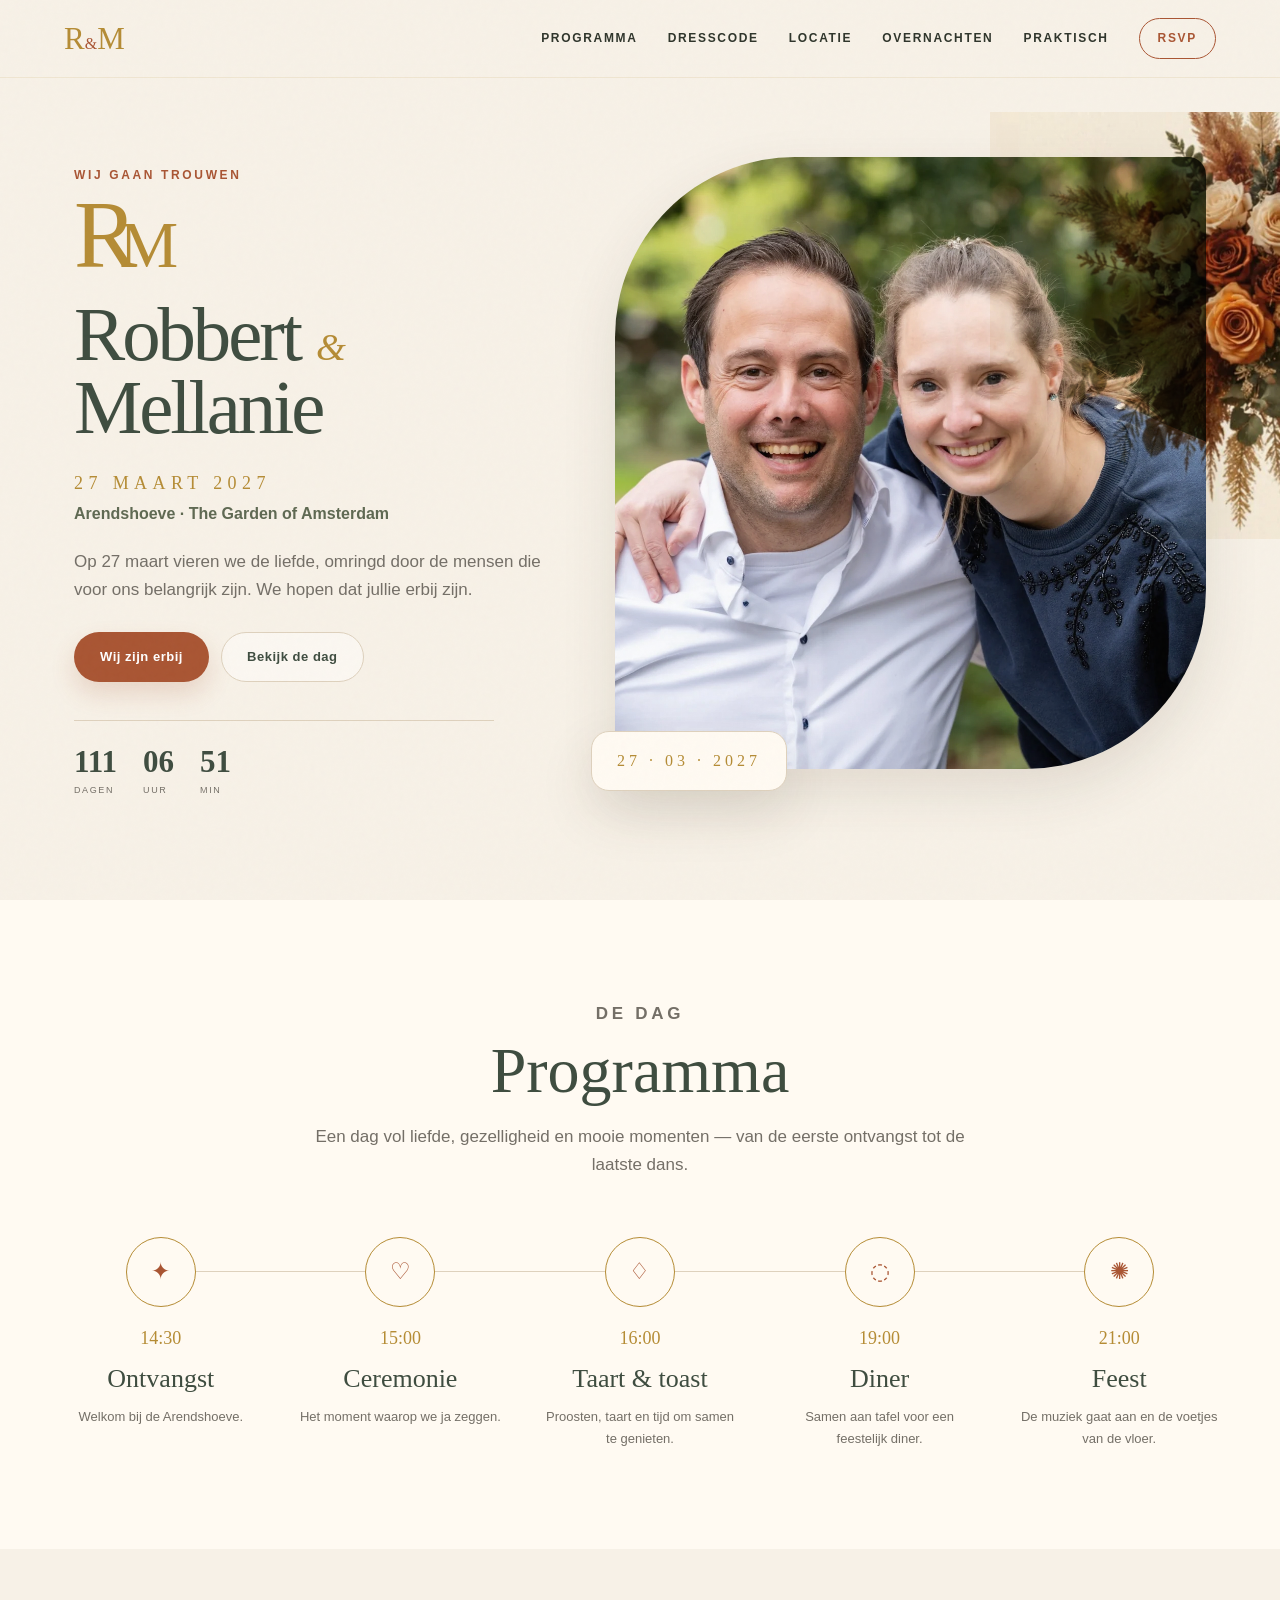
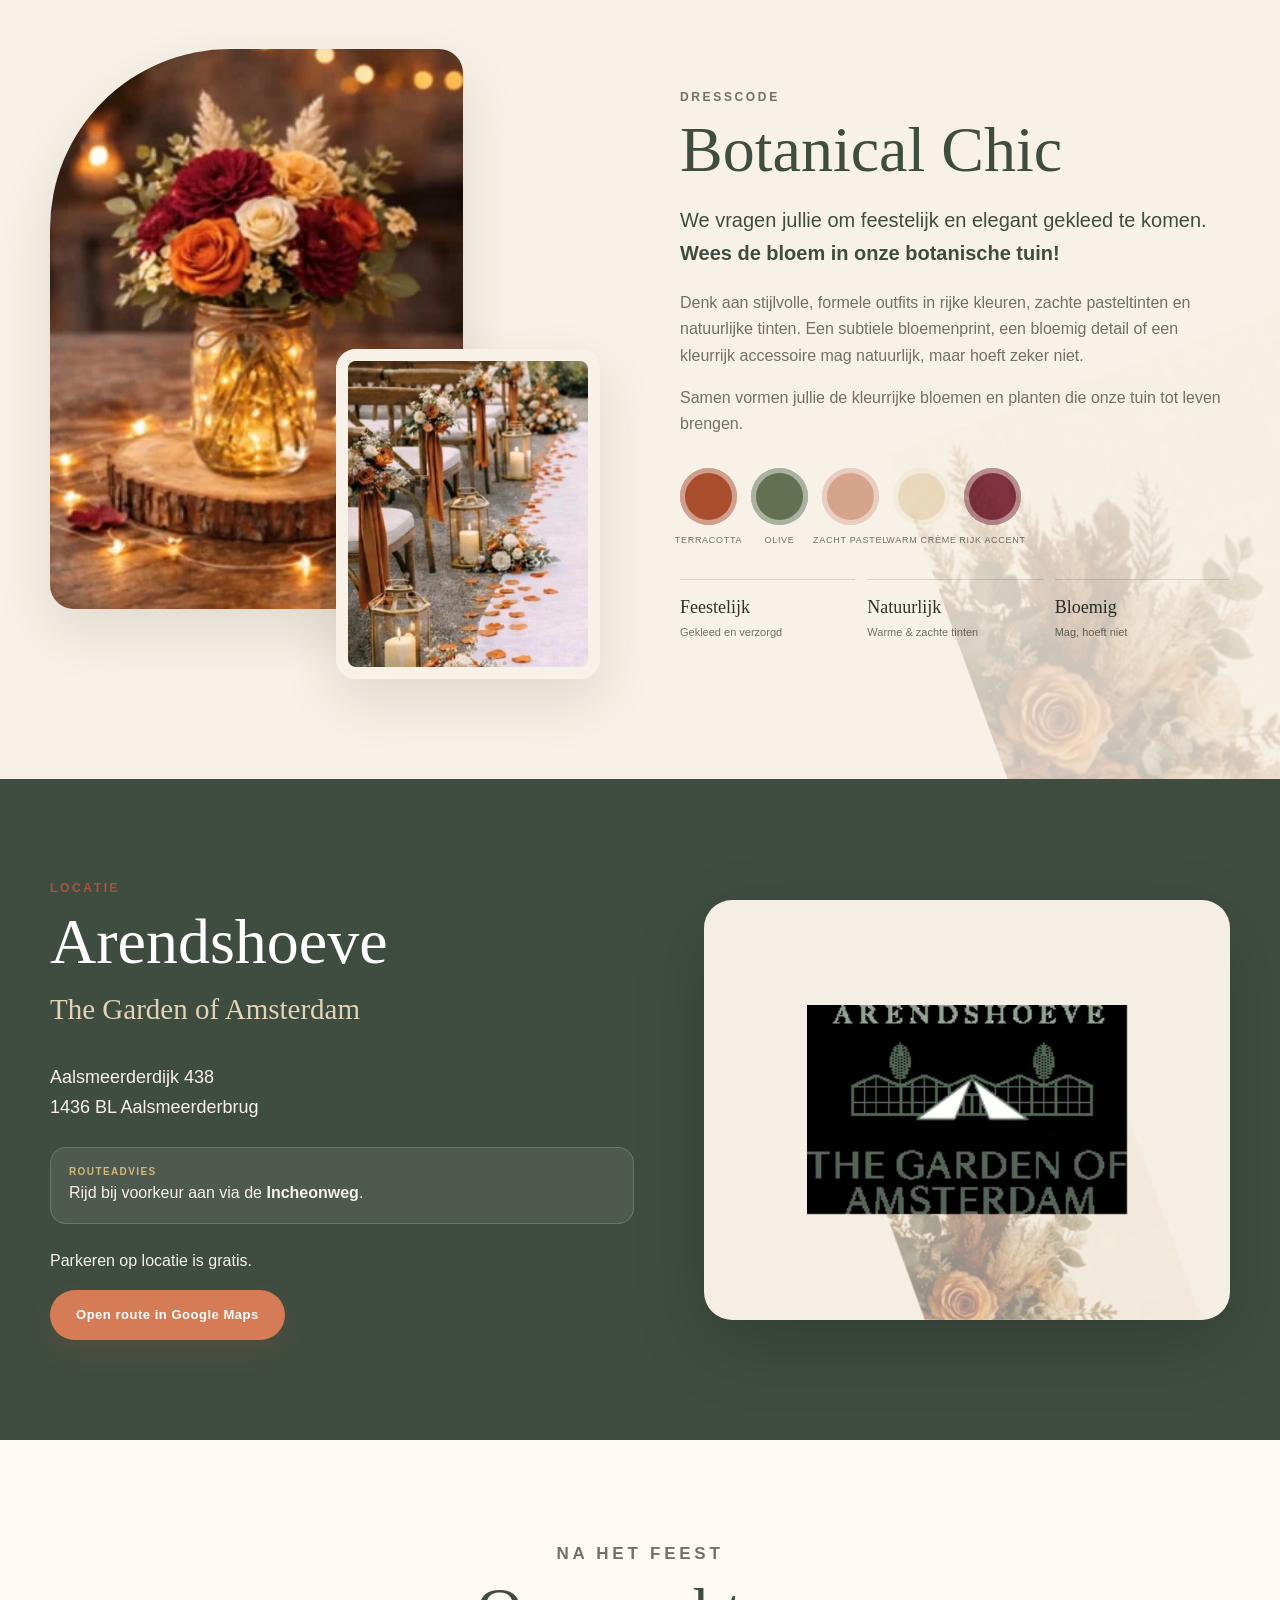
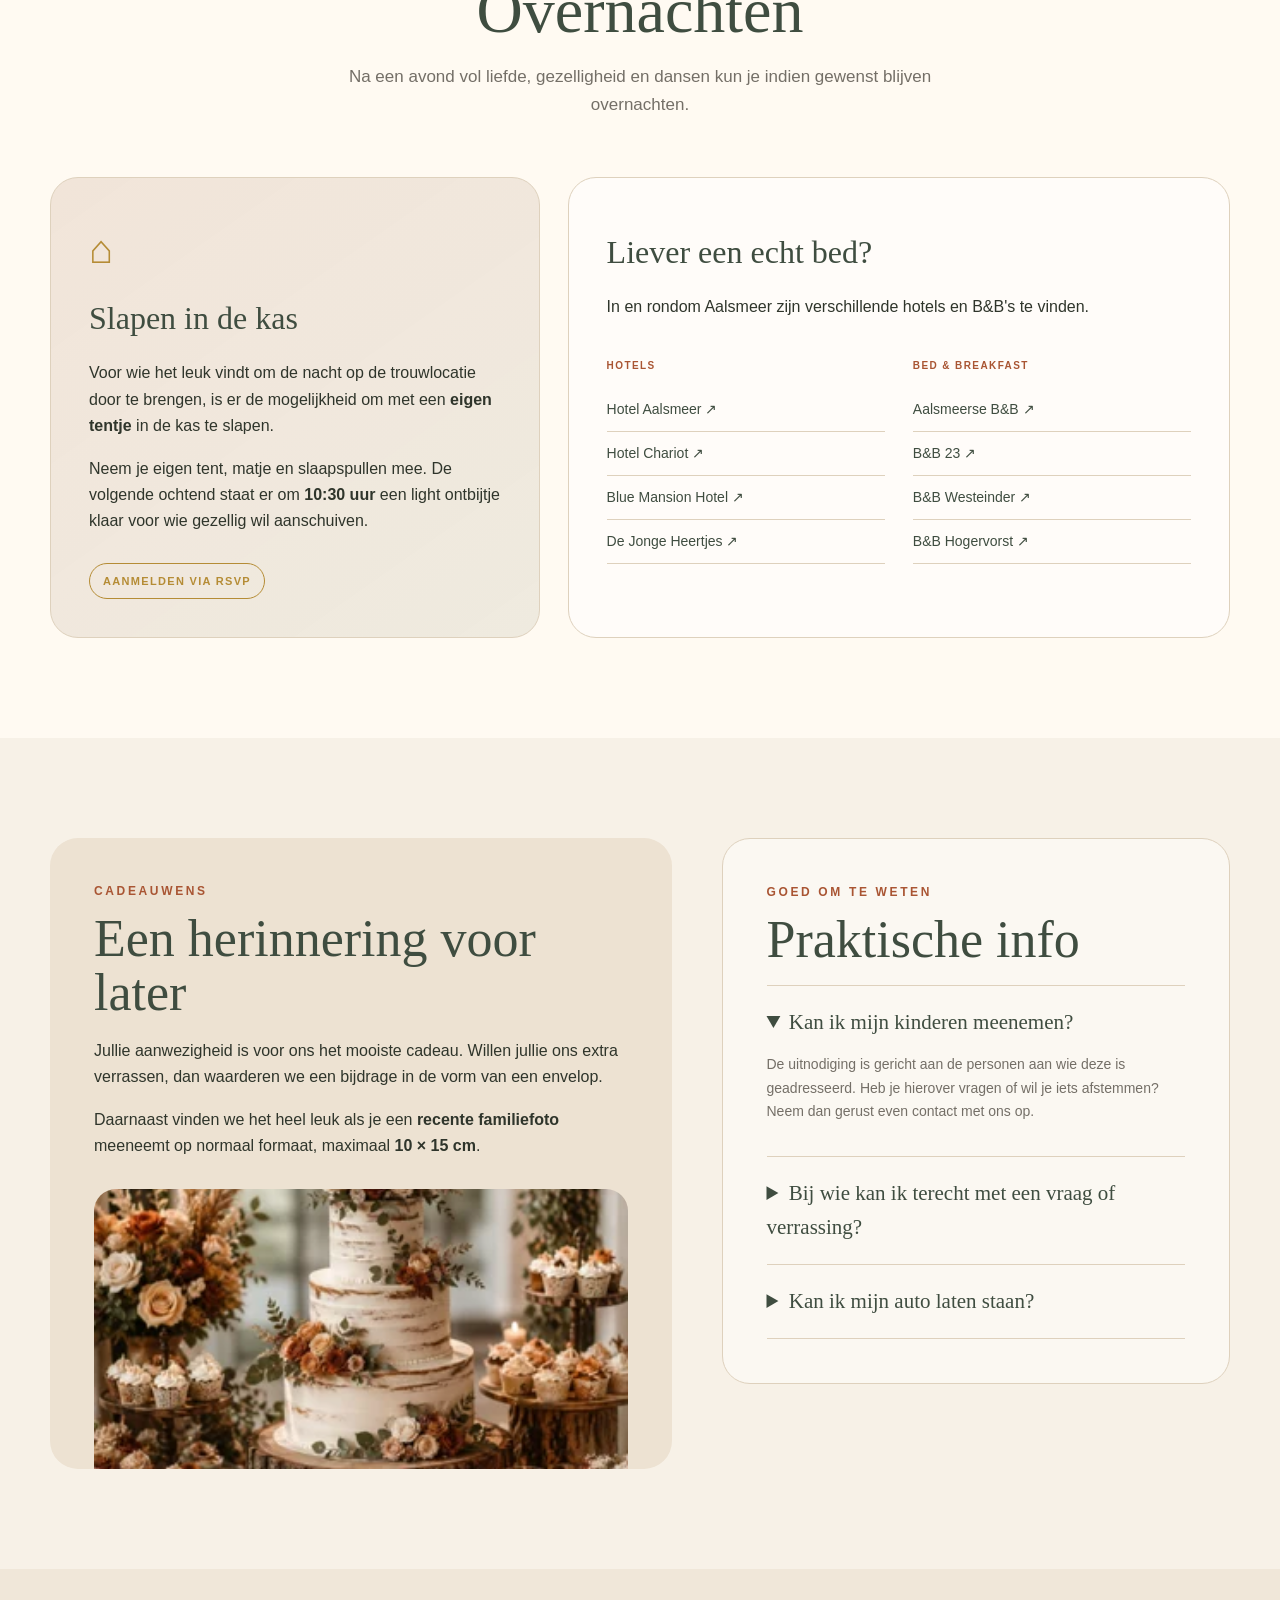
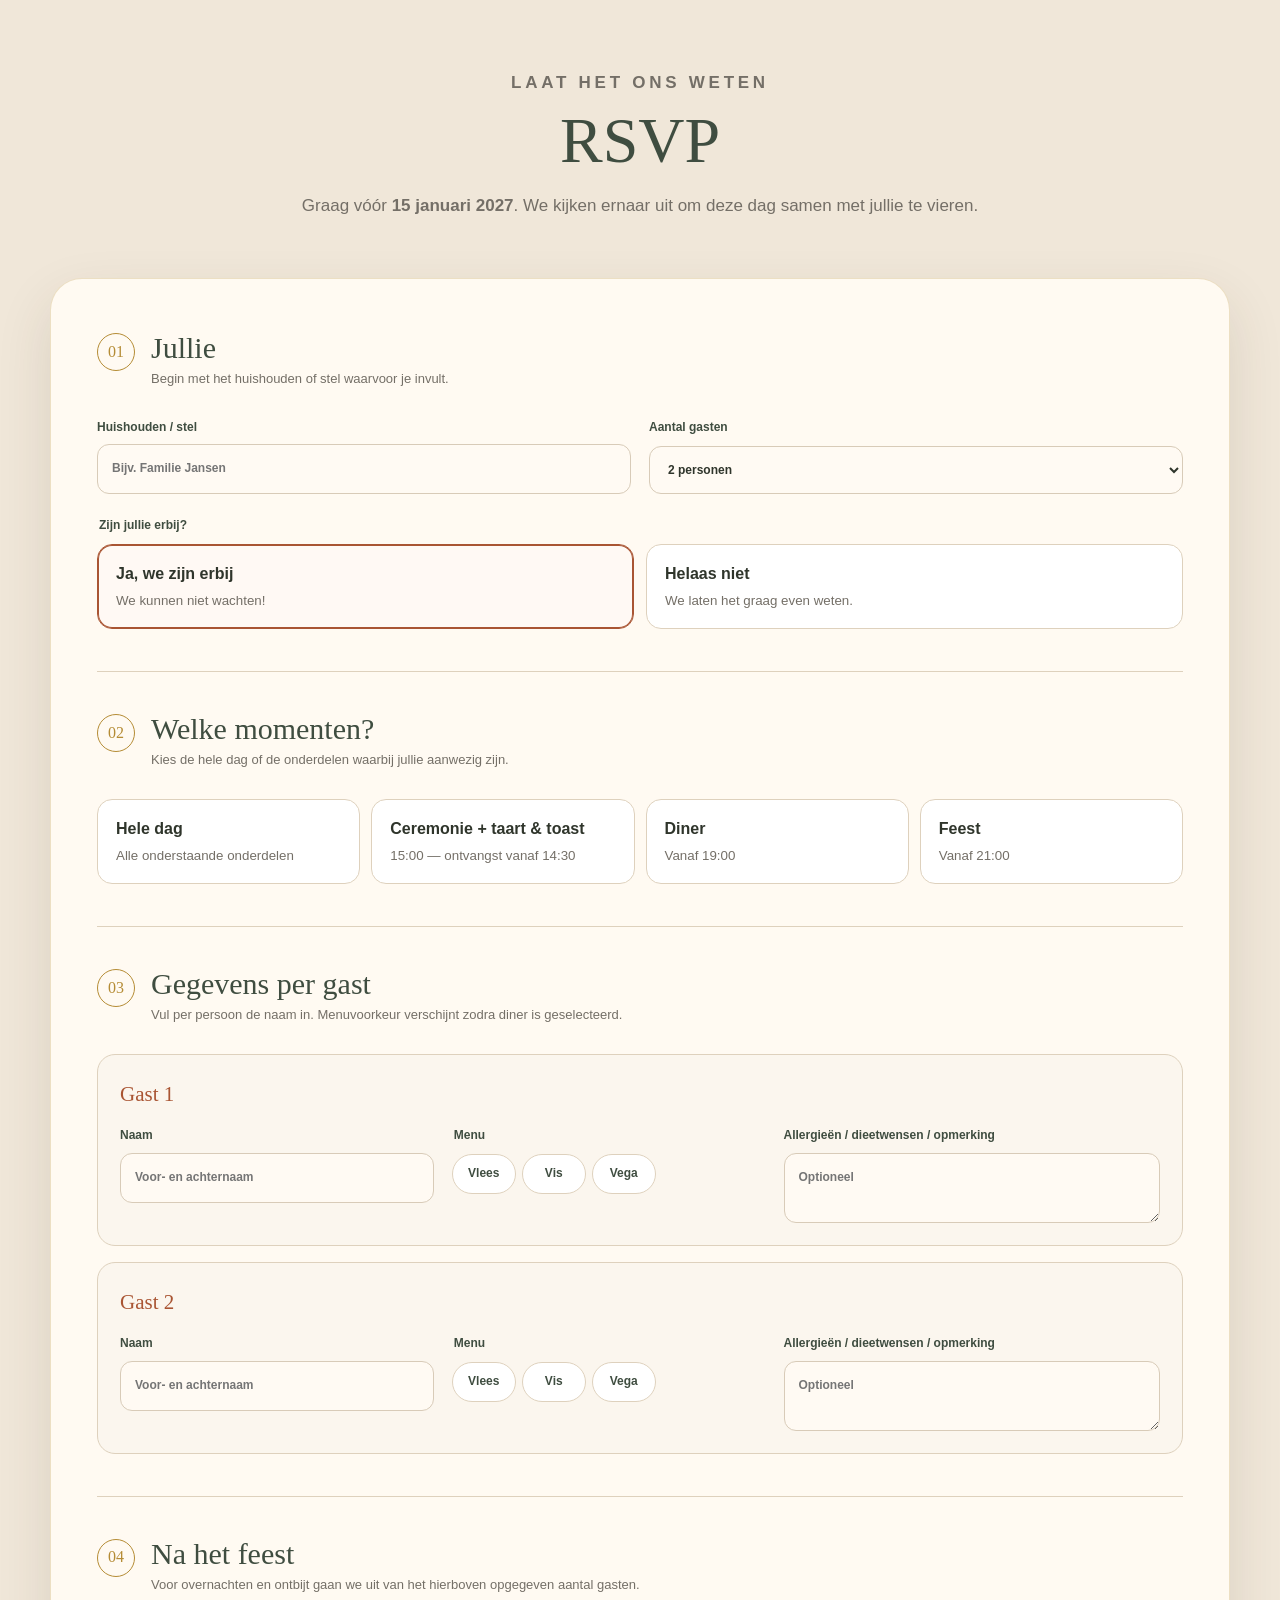
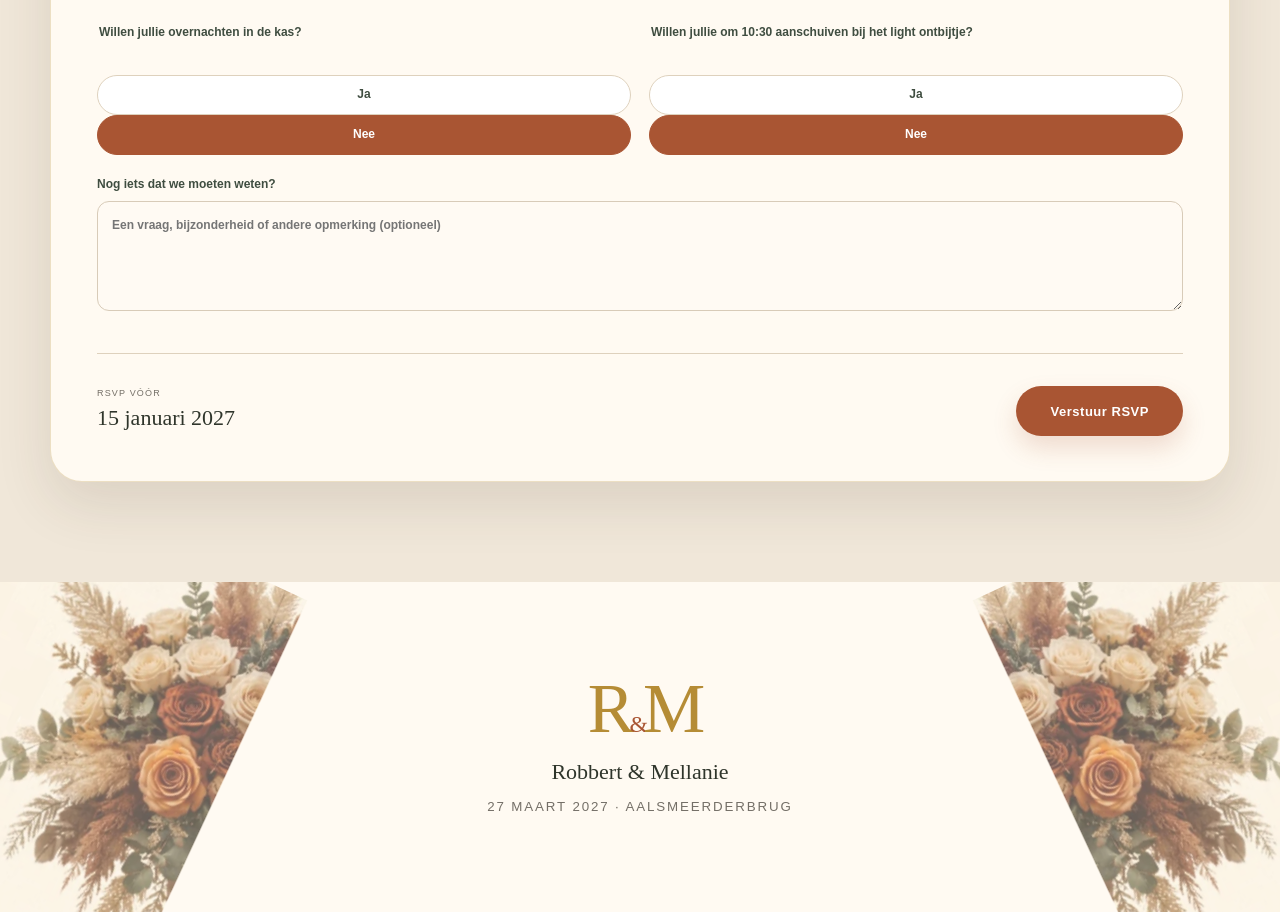
==== index.html @ 0ffa51cd "Add files via upload" ====
<!doctype html>
<html lang="nl">
<head>
  <meta charset="utf-8" />
  <meta name="viewport" content="width=device-width, initial-scale=1" />
  <meta name="description" content="Bruiloft van Robbert & Mellanie op 27 maart 2027 bij Arendshoeve — The Garden of Amsterdam." />
  <meta name="theme-color" content="#f7f1e7" />
  <title>Robbert & Mellanie — 27 maart 2027</title>
  <link rel="icon" href="assets/favicon.svg" type="image/svg+xml" />
  <link rel="stylesheet" href="styles.css" />
</head>
<body>
  <div class="grain" aria-hidden="true"></div>

  <header class="site-header" id="home">
    <a class="brand" href="#home" aria-label="Naar boven">
      <span class="brand-monogram">R<span>&</span>M</span>
    </a>
    <button class="menu-toggle" aria-expanded="false" aria-controls="main-nav" aria-label="Menu openen">
      <span></span><span></span><span></span>
    </button>
    <nav id="main-nav" class="main-nav" aria-label="Hoofdnavigatie">
      <a href="#programma">Programma</a>
      <a href="#dresscode">Dresscode</a>
      <a href="#locatie">Locatie</a>
      <a href="#overnachten">Overnachten</a>
      <a href="#praktisch">Praktisch</a>
      <a class="nav-cta" href="#rsvp">RSVP</a>
    </nav>
  </header>

  <main>
    <section class="hero section-shell" aria-labelledby="hero-title">
      <div class="hero-copy reveal">
        <p class="eyebrow">Wij gaan trouwen</p>
        <div class="hero-monogram" aria-hidden="true">R<span>M</span></div>
        <h1 id="hero-title">Robbert <i>&</i> Mellanie</h1>
        <p class="date">27 maart 2027</p>
        <p class="venue-line">Arendshoeve · The Garden of Amsterdam</p>
        <p class="hero-intro">Op 27 maart vieren we de liefde, omringd door de mensen die voor ons belangrijk zijn. We hopen dat jullie erbij zijn.</p>
        <div class="hero-actions">
          <a class="button button-primary" href="#rsvp">Wij zijn erbij</a>
          <a class="button button-secondary" href="#programma">Bekijk de dag</a>
        </div>
        <div class="countdown" aria-label="Aftellen tot de bruiloft">
          <div><strong id="days">—</strong><span>dagen</span></div>
          <div><strong id="hours">—</strong><span>uur</span></div>
          <div><strong id="minutes">—</strong><span>min</span></div>
        </div>
      </div>
      <div class="hero-photo reveal reveal-delay">
        <img src="assets/couple.webp" alt="Robbert en Mellanie samen in het groen" />
        <img class="hero-floral" src="assets/floral-corner.webp" alt="" aria-hidden="true" />
        <div class="hero-card">27 · 03 · 2027</div>
      </div>
    </section>

    <section id="programma" class="program section-padding">
      <div class="section-heading reveal">
        <p class="eyebrow">De dag</p>
        <h2>Programma</h2>
        <p>Een dag vol liefde, gezelligheid en mooie momenten — van de eerste ontvangst tot de laatste dans.</p>
      </div>
      <div class="timeline section-shell">
        <article class="timeline-item reveal">
          <div class="time-icon">✦</div><time>14:30</time><h3>Ontvangst</h3><p>Welkom bij de Arendshoeve.</p>
        </article>
        <article class="timeline-item reveal">
          <div class="time-icon">♡</div><time>15:00</time><h3>Ceremonie</h3><p>Het moment waarop we ja zeggen.</p>
        </article>
        <article class="timeline-item reveal">
          <div class="time-icon">♢</div><time>16:00</time><h3>Taart & toast</h3><p>Proosten, taart en tijd om samen te genieten.</p>
        </article>
        <article class="timeline-item reveal">
          <div class="time-icon">◌</div><time>19:00</time><h3>Diner</h3><p>Samen aan tafel voor een feestelijk diner.</p>
        </article>
        <article class="timeline-item reveal">
          <div class="time-icon">✺</div><time>21:00</time><h3>Feest</h3><p>De muziek gaat aan en de voetjes van de vloer.</p>
        </article>
      </div>
    </section>

    <section id="dresscode" class="dresscode section-padding">
      <div class="section-shell split-grid">
        <div class="dresscode-visual reveal">
          <img class="dresscode-main" src="assets/centerpiece.webp" alt="Bloemstuk in warme botanische kleuren" />
          <img class="dresscode-detail" src="assets/ceremony.webp" alt="Ceremoniedecoratie in terracotta, crème en groen" />
        </div>
        <div class="dresscode-copy reveal reveal-delay">
          <p class="eyebrow">Dresscode</p>
          <h2>Botanical Chic</h2>
          <p class="lead">We vragen jullie om feestelijk en elegant gekleed te komen. <strong>Wees de bloem in onze botanische tuin!</strong></p>
          <p>Denk aan stijlvolle, formele outfits in rijke kleuren, zachte pasteltinten en natuurlijke tinten. Een subtiele bloemenprint, een bloemig detail of een kleurrijk accessoire mag natuurlijk, maar hoeft zeker niet.</p>
          <p>Samen vormen jullie de kleurrijke bloemen en planten die onze tuin tot leven brengen.</p>
          <div class="palette" aria-label="Kleurinspiratie">
            <span style="--swatch:#a94e2d"><small>Terracotta</small></span>
            <span style="--swatch:#647052"><small>Olive</small></span>
            <span style="--swatch:#d6a38c"><small>Zacht pastel</small></span>
            <span style="--swatch:#e9d9bd"><small>Warm crème</small></span>
            <span style="--swatch:#7f3240"><small>Rijk accent</small></span>
          </div>
          <div class="style-notes">
            <div><b>Feestelijk</b><span>Gekleed en verzorgd</span></div>
            <div><b>Natuurlijk</b><span>Warme & zachte tinten</span></div>
            <div><b>Bloemig</b><span>Mag, hoeft niet</span></div>
          </div>
        </div>
      </div>
    </section>

    <section id="locatie" class="location section-padding">
      <div class="section-shell location-grid">
        <div class="location-copy reveal">
          <p class="eyebrow">Locatie</p>
          <h2>Arendshoeve</h2>
          <p class="location-subtitle">The Garden of Amsterdam</p>
          <p class="address">Aalsmeerderdijk 438<br />1436 BL Aalsmeerderbrug</p>
          <div class="route-note"><span>Routeadvies</span> Rijd bij voorkeur aan via de <strong>Incheonweg</strong>.</div>
          <p>Parkeren op locatie is gratis.</p>
          <a class="button button-primary" href="https://maps.app.goo.gl/KDeu5xoRX2Dmeop99" target="_blank" rel="noopener">Open route in Google Maps</a>
        </div>
        <div class="venue-card reveal reveal-delay">
          <img src="assets/venue-logo.webp" alt="Logo Arendshoeve, The Garden of Amsterdam" />
          <div class="venue-card-floral"></div>
        </div>
      </div>
    </section>

    <section id="overnachten" class="stay section-padding">
      <div class="section-heading reveal">
        <p class="eyebrow">Na het feest</p>
        <h2>Overnachten</h2>
        <p>Na een avond vol liefde, gezelligheid en dansen kun je indien gewenst blijven overnachten.</p>
      </div>
      <div class="section-shell stay-grid">
        <article class="stay-feature reveal">
          <div class="stay-icon">⌂</div>
          <h3>Slapen in de kas</h3>
          <p>Voor wie het leuk vindt om de nacht op de trouwlocatie door te brengen, is er de mogelijkheid om met een <strong>eigen tentje</strong> in de kas te slapen.</p>
          <p>Neem je eigen tent, matje en slaapspullen mee. De volgende ochtend staat er om <strong>10:30 uur</strong> een light ontbijtje klaar voor wie gezellig wil aanschuiven.</p>
          <span class="pill">Aanmelden via RSVP</span>
        </article>
        <div class="stay-list reveal">
          <h3>Liever een echt bed?</h3>
          <p>In en rondom Aalsmeer zijn verschillende hotels en B&B's te vinden.</p>
          <div class="link-columns">
            <div>
              <h4>Hotels</h4>
              <a href="https://hotelaalsmeer.nl/" target="_blank" rel="noopener">Hotel Aalsmeer ↗</a>
              <a href="https://www.hotelchariot.nl/" target="_blank" rel="noopener">Hotel Chariot ↗</a>
              <a href="https://www.bluemansionhotel.com/nl/" target="_blank" rel="noopener">Blue Mansion Hotel ↗</a>
              <a href="https://www.dejongeheertjes.nl/" target="_blank" rel="noopener">De Jonge Heertjes ↗</a>
            </div>
            <div>
              <h4>Bed & Breakfast</h4>
              <a href="https://www.visitaalsmeer.nl/en/location/aalsmeerse-bed-breakfast/" target="_blank" rel="noopener">Aalsmeerse B&B ↗</a>
              <a href="https://www.visitaalsmeer.nl/en/location/bed-breakfast-23/" target="_blank" rel="noopener">B&B 23 ↗</a>
              <a href="https://www.visitaalsmeer.nl/accommodaties/bed-breakfast/" target="_blank" rel="noopener">B&B Westeinder ↗</a>
              <a href="https://www.visitaalsmeer.nl/accommodaties/bed-breakfast/" target="_blank" rel="noopener">B&B Hogervorst ↗</a>
            </div>
          </div>
        </div>
      </div>
    </section>

    <section id="praktisch" class="practical section-padding">
      <div class="section-shell practical-grid">
        <article class="practical-card gift reveal">
          <p class="eyebrow">Cadeauwens</p>
          <h2>Een herinnering voor later</h2>
          <p>Jullie aanwezigheid is voor ons het mooiste cadeau. Willen jullie ons extra verrassen, dan waarderen we een bijdrage in de vorm van een envelop.</p>
          <p>Daarnaast vinden we het heel leuk als je een <strong>recente familiefoto</strong> meeneemt op normaal formaat, maximaal <strong>10 × 15 cm</strong>.</p>
          <img src="assets/cake.webp" alt="Taart en bloemen in de warme botanische stijl van de bruiloft" />
        </article>
        <div class="faq reveal reveal-delay">
          <p class="eyebrow">Goed om te weten</p>
          <h2>Praktische info</h2>
          <details open>
            <summary>Kan ik mijn kinderen meenemen?</summary>
            <p>De uitnodiging is gericht aan de personen aan wie deze is geadresseerd. Heb je hierover vragen of wil je iets afstemmen? Neem dan gerust even contact met ons op.</p>
          </details>
          <details>
            <summary>Bij wie kan ik terecht met een vraag of verrassing?</summary>
            <p>Contactgegevens van de ceremoniemeesters volgen nog.</p>
          </details>
          <details>
            <summary>Kan ik mijn auto laten staan?</summary>
            <p>Parkeren op de locatie is gratis. Voor de meest prettige aanrijroute adviseren we via de Incheonweg te rijden.</p>
          </details>
        </div>
      </div>
    </section>

    <section id="rsvp" class="rsvp section-padding">
      <div class="section-heading reveal">
        <p class="eyebrow">Laat het ons weten</p>
        <h2>RSVP</h2>
        <p>Graag vóór <strong>15 januari 2027</strong>. We kijken ernaar uit om deze dag samen met jullie te vieren.</p>
      </div>

      <form class="rsvp-form section-shell reveal" name="rsvp" method="POST" data-netlify="true" netlify-honeypot="bot-field" action="/bedankt.html">
        <input type="hidden" name="form-name" value="rsvp" />
        <p class="visually-hidden"><label>Niet invullen: <input name="bot-field" /></label></p>

        <div class="form-section">
          <div class="form-section-title"><span>01</span><div><h3>Jullie</h3><p>Begin met het huishouden of stel waarvoor je invult.</p></div></div>
          <div class="field-grid two">
            <label>Huishouden / stel
              <input type="text" name="huishouden" placeholder="Bijv. Familie Jansen" required />
            </label>
            <label>Aantal gasten
              <select id="guest-count" name="aantal_gasten" required>
                <option value="1">1 persoon</option>
                <option value="2" selected>2 personen</option>
                <option value="3">3 personen</option>
                <option value="4">4 personen</option>
              </select>
            </label>
          </div>
          <fieldset class="attendance-choice">
            <legend>Zijn jullie erbij?</legend>
            <label class="choice-card"><input type="radio" name="aanwezigheid" value="Ja" checked /><span><b>Ja, we zijn erbij</b><small>We kunnen niet wachten!</small></span></label>
            <label class="choice-card"><input type="radio" name="aanwezigheid" value="Nee" /><span><b>Helaas niet</b><small>We laten het graag even weten.</small></span></label>
          </fieldset>
        </div>

        <div id="attending-fields">
          <div class="form-section">
            <div class="form-section-title"><span>02</span><div><h3>Welke momenten?</h3><p>Kies de hele dag of de onderdelen waarbij jullie aanwezig zijn.</p></div></div>
            <fieldset class="activities" id="activities">
              <legend class="visually-hidden">Activiteiten</legend>
              <label><input id="whole-day" type="checkbox" name="activiteiten" value="Hele dag" /><span><b>Hele dag</b><small>Alle onderstaande onderdelen</small></span></label>
              <label><input class="part-check" type="checkbox" name="activiteiten" value="Ceremonie + taart & toast" /><span><b>Ceremonie + taart & toast</b><small>15:00 — ontvangst vanaf 14:30</small></span></label>
              <label><input class="part-check" type="checkbox" name="activiteiten" value="Diner" /><span><b>Diner</b><small>Vanaf 19:00</small></span></label>
              <label><input class="part-check" type="checkbox" name="activiteiten" value="Feest" /><span><b>Feest</b><small>Vanaf 21:00</small></span></label>
            </fieldset>
            <p id="activity-error" class="form-error" hidden>Kies minimaal één onderdeel.</p>
          </div>

          <div class="form-section">
            <div class="form-section-title"><span>03</span><div><h3>Gegevens per gast</h3><p>Vul per persoon de naam in. Menuvoorkeur verschijnt zodra diner is geselecteerd.</p></div></div>
            <div id="guest-rows" class="guest-rows">
              <!-- Guest rows are always present for Netlify form detection; JS controls visibility. -->
              <article class="guest-row" data-guest="1">
                <h4>Gast 1</h4>
                <div class="field-grid guest-grid">
                  <label>Naam<input type="text" name="gast_1_naam" placeholder="Voor- en achternaam" /></label>
                  <fieldset class="menu-choice" data-menu-field><legend>Menu</legend>
                    <label><input type="radio" name="gast_1_menu" value="Vlees" /><span>Vlees</span></label>
                    <label><input type="radio" name="gast_1_menu" value="Vis" /><span>Vis</span></label>
                    <label><input type="radio" name="gast_1_menu" value="Vega" /><span>Vega</span></label>
                  </fieldset>
                  <label>Allergieën / dieetwensen / opmerking<textarea name="gast_1_opmerking" rows="2" placeholder="Optioneel"></textarea></label>
                </div>
              </article>
              <article class="guest-row" data-guest="2">
                <h4>Gast 2</h4>
                <div class="field-grid guest-grid">
                  <label>Naam<input type="text" name="gast_2_naam" placeholder="Voor- en achternaam" /></label>
                  <fieldset class="menu-choice" data-menu-field><legend>Menu</legend>
                    <label><input type="radio" name="gast_2_menu" value="Vlees" /><span>Vlees</span></label>
                    <label><input type="radio" name="gast_2_menu" value="Vis" /><span>Vis</span></label>
                    <label><input type="radio" name="gast_2_menu" value="Vega" /><span>Vega</span></label>
                  </fieldset>
                  <label>Allergieën / dieetwensen / opmerking<textarea name="gast_2_opmerking" rows="2" placeholder="Optioneel"></textarea></label>
                </div>
              </article>
              <article class="guest-row" data-guest="3">
                <h4>Gast 3</h4>
                <div class="field-grid guest-grid">
                  <label>Naam<input type="text" name="gast_3_naam" placeholder="Voor- en achternaam" /></label>
                  <fieldset class="menu-choice" data-menu-field><legend>Menu</legend>
                    <label><input type="radio" name="gast_3_menu" value="Vlees" /><span>Vlees</span></label>
                    <label><input type="radio" name="gast_3_menu" value="Vis" /><span>Vis</span></label>
                    <label><input type="radio" name="gast_3_menu" value="Vega" /><span>Vega</span></label>
                  </fieldset>
                  <label>Allergieën / dieetwensen / opmerking<textarea name="gast_3_opmerking" rows="2" placeholder="Optioneel"></textarea></label>
                </div>
              </article>
              <article class="guest-row" data-guest="4">
                <h4>Gast 4</h4>
                <div class="field-grid guest-grid">
                  <label>Naam<input type="text" name="gast_4_naam" placeholder="Voor- en achternaam" /></label>
                  <fieldset class="menu-choice" data-menu-field><legend>Menu</legend>
                    <label><input type="radio" name="gast_4_menu" value="Vlees" /><span>Vlees</span></label>
                    <label><input type="radio" name="gast_4_menu" value="Vis" /><span>Vis</span></label>
                    <label><input type="radio" name="gast_4_menu" value="Vega" /><span>Vega</span></label>
                  </fieldset>
                  <label>Allergieën / dieetwensen / opmerking<textarea name="gast_4_opmerking" rows="2" placeholder="Optioneel"></textarea></label>
                </div>
              </article>
            </div>
          </div>

          <div class="form-section">
            <div class="form-section-title"><span>04</span><div><h3>Na het feest</h3><p>Voor overnachten en ontbijt gaan we uit van het hierboven opgegeven aantal gasten.</p></div></div>
            <div class="field-grid two">
              <fieldset class="yes-no"><legend>Willen jullie overnachten in de kas?</legend>
                <label><input type="radio" name="overnachten_kas" value="Ja" /><span>Ja</span></label>
                <label><input type="radio" name="overnachten_kas" value="Nee" checked /><span>Nee</span></label>
              </fieldset>
              <fieldset class="yes-no"><legend>Willen jullie om 10:30 aanschuiven bij het light ontbijtje?</legend>
                <label><input type="radio" name="ontbijt" value="Ja" /><span>Ja</span></label>
                <label><input type="radio" name="ontbijt" value="Nee" checked /><span>Nee</span></label>
              </fieldset>
            </div>
            <label class="full-width">Nog iets dat we moeten weten?
              <textarea name="algemene_opmerking" rows="4" placeholder="Een vraag, bijzonderheid of andere opmerking (optioneel)"></textarea>
            </label>
          </div>
        </div>

        <div class="submit-row">
          <div><span class="small-label">RSVP vóór</span><strong>15 januari 2027</strong></div>
          <button class="button button-primary submit-button" type="submit">Verstuur RSVP</button>
        </div>
      </form>
    </section>
  </main>

  <footer class="site-footer">
    <img class="footer-floral left" src="assets/floral-corner.webp" alt="" aria-hidden="true" />
    <div>
      <div class="footer-monogram">R<span>&</span>M</div>
      <p>Robbert & Mellanie</p>
      <small>27 maart 2027 · Aalsmeerderbrug</small>
    </div>
    <img class="footer-floral right" src="assets/floral-corner.webp" alt="" aria-hidden="true" />
  </footer>

  <script src="script.js"></script>
</body>
</html>
---- styles.css ----
:root{
  --cream:#f7f1e7;
  --cream-2:#fffaf2;
  --ink:#2f352b;
  --olive:#5f6952;
  --olive-dark:#3f4d40;
  --terracotta:#a95533;
  --terracotta-dark:#873f27;
  --gold:#b58c35;
  --blush:#d7a28b;
  --line:#ded1bd;
  --muted:#746f67;
  --shadow:0 22px 55px rgba(65,49,32,.12);
  --radius:28px;
  --serif: Georgia, 'Times New Roman', serif;
  --sans: Inter, ui-sans-serif, -apple-system, BlinkMacSystemFont, 'Segoe UI', sans-serif;
}
*{box-sizing:border-box}
html{scroll-behavior:smooth}
body{margin:0;background:var(--cream);color:var(--ink);font-family:var(--sans);line-height:1.65;overflow-x:hidden}
img{display:block;max-width:100%}
a{color:inherit}.grain{position:fixed;inset:0;pointer-events:none;opacity:.08;z-index:100;background-image:url("data:image/svg+xml,%3Csvg viewBox='0 0 180 180' xmlns='http://www.w3.org/2000/svg'%3E%3Cfilter id='n'%3E%3CfeTurbulence type='fractalNoise' baseFrequency='.9' numOctaves='3' stitchTiles='stitch'/%3E%3C/filter%3E%3Crect width='100%25' height='100%25' filter='url(%23n)' opacity='.28'/%3E%3C/svg%3E")}
.site-header{height:78px;position:sticky;top:0;z-index:90;display:flex;align-items:center;justify-content:space-between;padding:0 clamp(20px,5vw,76px);background:rgba(247,241,231,.9);backdrop-filter:blur(18px);border-bottom:1px solid rgba(181,140,53,.12)}
.brand{text-decoration:none}.brand-monogram{font-family:var(--serif);font-size:31px;color:var(--gold);letter-spacing:-5px}.brand-monogram span{font-size:16px;margin:0 5px;color:var(--terracotta)}
.main-nav{display:flex;align-items:center;gap:30px}.main-nav a{text-decoration:none;font-size:12px;text-transform:uppercase;letter-spacing:.14em;font-weight:700}.main-nav a:hover{color:var(--terracotta)}.main-nav .nav-cta{padding:10px 18px;border:1px solid var(--terracotta);border-radius:999px;color:var(--terracotta)}
.menu-toggle{display:none;background:none;border:0;padding:10px}.menu-toggle span{display:block;width:24px;height:2px;background:var(--ink);margin:5px}
.section-shell{width:min(1180px,calc(100% - 42px));margin-inline:auto}.section-padding{padding:100px 0}.eyebrow{text-transform:uppercase;letter-spacing:.22em;font-size:12px;font-weight:800;color:var(--terracotta);margin:0 0 10px}.section-heading{text-align:center;width:min(680px,calc(100% - 40px));margin:0 auto 58px}.section-heading h2,.dresscode-copy h2,.location-copy h2,.practical-card h2,.faq h2{font-family:var(--serif);font-weight:400;font-size:clamp(42px,5vw,72px);line-height:1.04;margin:0 0 18px;color:var(--olive-dark)}.section-heading p{color:var(--muted);font-size:17px}
.button{display:inline-flex;align-items:center;justify-content:center;min-height:50px;padding:0 25px;border-radius:999px;text-decoration:none;border:1px solid transparent;font-weight:800;font-size:13px;letter-spacing:.04em;cursor:pointer;transition:.2s ease}.button-primary{background:var(--terracotta);color:#fff;box-shadow:0 12px 25px rgba(169,85,51,.18)}.button-primary:hover{background:var(--terracotta-dark);transform:translateY(-1px)}.button-secondary{border-color:var(--line);background:rgba(255,255,255,.4);color:var(--olive-dark)}
.hero{min-height:calc(100vh - 78px);display:grid;grid-template-columns:.9fr 1.1fr;align-items:center;gap:62px;padding:74px 0 88px;position:relative}.hero-copy{padding-left:24px}.hero-monogram{font-family:var(--serif);font-size:95px;line-height:.75;color:var(--gold);letter-spacing:-18px;margin:14px 0 28px}.hero-monogram span{font-size:66px;color:var(--gold)}.hero h1{font-family:var(--serif);font-weight:400;font-size:clamp(55px,6vw,92px);line-height:.94;margin:0;color:var(--olive-dark);letter-spacing:-.04em}.hero h1 i{font-size:.5em;color:var(--gold);font-weight:400}.date{text-transform:uppercase;letter-spacing:.3em;color:var(--gold);font-family:var(--serif);font-size:18px;margin:25px 0 3px}.venue-line{font-weight:800;color:var(--olive);margin:0 0 20px}.hero-intro{max-width:570px;color:var(--muted);font-size:17px}.hero-actions{display:flex;gap:12px;flex-wrap:wrap;margin-top:28px}.countdown{display:flex;gap:26px;margin-top:38px;padding-top:25px;border-top:1px solid var(--line);max-width:420px}.countdown div{display:grid}.countdown strong{font-family:var(--serif);font-size:31px;color:var(--olive-dark);line-height:1}.countdown span{text-transform:uppercase;font-size:9px;letter-spacing:.18em;color:var(--muted);margin-top:6px}.hero-photo{position:relative;padding:0 24px 38px 0}.hero-photo>img:first-child{width:100%;height:min(660px,68vh);object-fit:cover;object-position:center;border-radius:180px 18px 180px 18px;box-shadow:var(--shadow);filter:saturate(.92) contrast(.98)}.hero-floral{position:absolute!important;width:48%!important;height:auto!important;object-fit:contain!important;right:-9%!important;top:-7%!important;border-radius:0!important;box-shadow:none!important;mix-blend-mode:multiply;pointer-events:none}.hero-card{position:absolute;left:-24px;bottom:16px;background:var(--cream-2);border:1px solid var(--line);border-radius:18px;padding:16px 25px;font-family:var(--serif);color:var(--gold);letter-spacing:.25em;box-shadow:var(--shadow)}
.program{background:var(--cream-2);position:relative}.timeline{display:grid;grid-template-columns:repeat(5,1fr);position:relative;gap:18px}.timeline:before{content:"";position:absolute;left:8%;right:8%;top:34px;height:1px;background:var(--line)}.timeline-item{text-align:center;position:relative;padding:0 10px}.time-icon{width:70px;height:70px;border-radius:50%;background:var(--cream-2);border:1px solid var(--gold);display:grid;place-items:center;margin:0 auto 17px;color:var(--terracotta);font-size:23px;position:relative;z-index:2}.timeline time{font-family:var(--serif);color:var(--gold);font-size:18px}.timeline h3{font-family:var(--serif);font-weight:400;font-size:26px;margin:5px 0 5px;color:var(--olive-dark)}.timeline p{font-size:13px;color:var(--muted);margin:0}
.split-grid{display:grid;grid-template-columns:1fr 1fr;gap:80px;align-items:center}.dresscode{position:relative;overflow:hidden}.dresscode:after{content:"";position:absolute;right:-120px;bottom:-200px;width:420px;height:620px;background:url('assets/floral-corner.webp') center/contain no-repeat;mix-blend-mode:multiply;opacity:.2;transform:rotate(160deg);pointer-events:none}.dresscode-visual{min-height:630px;position:relative}.dresscode-main{width:75%;height:560px;object-fit:cover;border-radius:180px 24px 24px 24px;box-shadow:var(--shadow)}.dresscode-detail{position:absolute;right:0;bottom:0;width:48%;height:330px;object-fit:cover;border:12px solid var(--cream);border-radius:20px;box-shadow:var(--shadow)}.dresscode-copy .lead{font-size:20px;color:var(--olive-dark)}.dresscode-copy p{color:var(--muted)}.palette{display:flex;gap:14px;flex-wrap:wrap;margin:30px 0}.palette span{width:57px;height:57px;border-radius:50%;background:var(--swatch);position:relative;box-shadow:inset 0 0 0 5px rgba(255,255,255,.45)}.palette small{position:absolute;top:65px;left:50%;transform:translateX(-50%);white-space:nowrap;font-size:9px;text-transform:uppercase;letter-spacing:.08em;color:var(--muted)}.style-notes{display:grid;grid-template-columns:repeat(3,1fr);gap:12px;margin-top:54px}.style-notes div{border-top:1px solid var(--line);padding-top:13px}.style-notes b,.style-notes span{display:block}.style-notes b{font-family:var(--serif);font-size:18px;font-weight:400}.style-notes span{font-size:11px;color:var(--muted)}
.location{background:var(--olive-dark);color:var(--cream)}.location-grid{display:grid;grid-template-columns:1fr .9fr;gap:70px;align-items:center}.location-copy h2{color:#fff}.location-subtitle{font-family:var(--serif);font-size:29px;color:#e2d3b6;margin-top:-7px}.address{font-size:18px}.route-note{margin:24px 0;background:rgba(255,255,255,.08);border:1px solid rgba(255,255,255,.16);padding:16px 18px;border-radius:16px}.route-note span{display:block;text-transform:uppercase;letter-spacing:.14em;font-size:10px;color:#d3b777;font-weight:800}.location .button-primary{background:#d57b55}.venue-card{background:#f4eee4;border-radius:var(--radius);min-height:420px;display:grid;place-items:center;position:relative;overflow:hidden;box-shadow:0 25px 70px rgba(0,0,0,.18)}.venue-card img{width:min(66%,320px);position:relative;z-index:2}.venue-card-floral{position:absolute;inset:auto -5% -34% 25%;height:90%;background:url('assets/floral-corner.webp') center/contain no-repeat;mix-blend-mode:multiply;opacity:.42;transform:rotate(160deg)}
.stay{background:var(--cream-2)}.stay-grid{display:grid;grid-template-columns:.85fr 1.15fr;gap:28px}.stay-feature,.stay-list{border:1px solid var(--line);border-radius:var(--radius);padding:38px;background:rgba(255,255,255,.58)}.stay-feature{background:linear-gradient(145deg,rgba(169,85,51,.08),rgba(95,105,82,.05)),var(--cream)}.stay-icon{font-size:40px;color:var(--gold)}.stay h3{font-family:var(--serif);font-weight:400;font-size:32px;color:var(--olive-dark);margin:10px 0}.stay h4{text-transform:uppercase;letter-spacing:.14em;font-size:10px;color:var(--terracotta)}.pill{display:inline-block;margin-top:12px;padding:8px 13px;border:1px solid var(--gold);border-radius:999px;color:var(--gold);font-size:11px;text-transform:uppercase;letter-spacing:.12em;font-weight:800}.link-columns{display:grid;grid-template-columns:1fr 1fr;gap:28px;margin-top:24px}.link-columns a{display:block;padding:10px 0;border-bottom:1px solid var(--line);text-decoration:none;color:var(--olive-dark);font-size:14px}.link-columns a:hover{color:var(--terracotta)}
.practical-grid{display:grid;grid-template-columns:1.1fr .9fr;gap:50px;align-items:start}.practical-card,.faq{border-radius:var(--radius);position:relative}.practical-card{padding:44px 44px 0;background:#ede2d2;overflow:hidden}.practical-card h2,.faq h2{font-size:52px}.practical-card img{width:100%;height:280px;object-fit:cover;border-radius:22px 22px 0 0;margin-top:30px}.faq{padding:44px;border:1px solid var(--line);background:rgba(255,255,255,.46)}details{border-top:1px solid var(--line);padding:19px 0}details:last-child{border-bottom:1px solid var(--line)}summary{cursor:pointer;font-family:var(--serif);font-size:21px;color:var(--olive-dark)}details p{color:var(--muted);font-size:14px}
.rsvp{background:#f0e7d9}.rsvp-form{background:var(--cream-2);border:1px solid rgba(181,140,53,.25);border-radius:32px;box-shadow:var(--shadow);padding:12px 46px 44px}.form-section{padding:42px 0;border-bottom:1px solid var(--line)}.form-section-title{display:flex;gap:16px;align-items:flex-start;margin-bottom:28px}.form-section-title>span{width:38px;height:38px;border:1px solid var(--gold);border-radius:50%;display:grid;place-items:center;color:var(--gold);font-family:var(--serif)}.form-section-title h3{font-family:var(--serif);font-weight:400;color:var(--olive-dark);font-size:30px;margin:0;line-height:1}.form-section-title p{margin:5px 0 0;color:var(--muted);font-size:13px}.field-grid{display:grid;gap:18px}.field-grid.two{grid-template-columns:1fr 1fr}.field-grid label,.full-width{display:grid;gap:7px;font-size:12px;font-weight:800;color:var(--olive-dark)}input,select,textarea{width:100%;border:1px solid #d8cbb8;border-radius:12px;background:#fffaf3;color:var(--ink);padding:14px 14px;font:inherit;outline:none}input:focus,select:focus,textarea:focus{border-color:var(--gold);box-shadow:0 0 0 3px rgba(181,140,53,.12)}textarea{resize:vertical}.attendance-choice,.activities,.yes-no,.menu-choice{border:0;padding:0;margin:22px 0 0}.attendance-choice{display:grid;grid-template-columns:1fr 1fr;gap:12px}.attendance-choice legend,.yes-no legend,.menu-choice legend{font-size:12px;font-weight:800;color:var(--olive-dark);margin-bottom:8px}.choice-card{position:relative}.choice-card input,.activities input,.yes-no input,.menu-choice input{position:absolute;opacity:0;pointer-events:none}.choice-card span,.activities label span{display:block;border:1px solid var(--line);border-radius:15px;padding:16px 18px;cursor:pointer;background:#fff}.choice-card input:checked+span,.activities input:checked+span{border-color:var(--terracotta);box-shadow:inset 0 0 0 1px var(--terracotta);background:#fff9f4}.choice-card b,.choice-card small,.activities b,.activities small{display:block}.choice-card small,.activities small{font-weight:400;color:var(--muted);margin-top:3px}.activities{display:grid;grid-template-columns:repeat(4,1fr);gap:11px;margin:0}.activities label{position:relative}.activities label span{height:100%}.form-error{color:#a13828;font-size:12px;font-weight:700}.guest-rows{display:grid;gap:16px}.guest-row{background:#fbf6ee;border:1px solid var(--line);border-radius:18px;padding:22px}.guest-row h4{font-family:var(--serif);font-weight:400;font-size:21px;margin:0 0 15px;color:var(--terracotta)}.guest-grid{grid-template-columns:1fr 1fr 1.2fr;align-items:start}.menu-choice{display:flex;gap:6px;flex-wrap:wrap;margin:0}.menu-choice legend{width:100%}.menu-choice label,.yes-no label{position:relative}.menu-choice span,.yes-no span{display:inline-flex;min-width:64px;justify-content:center;border:1px solid var(--line);border-radius:999px;padding:9px 12px;cursor:pointer;background:#fff;font-size:12px}.menu-choice input:checked+span,.yes-no input:checked+span{background:var(--terracotta);border-color:var(--terracotta);color:#fff}.yes-no{margin:0}.yes-no legend{min-height:44px}.full-width{margin-top:20px}.submit-row{display:flex;justify-content:space-between;align-items:center;padding-top:32px}.submit-row div{display:grid}.small-label{text-transform:uppercase;letter-spacing:.13em;font-size:9px;color:var(--muted)}.submit-row strong{font-family:var(--serif);font-weight:400;font-size:22px}.submit-button{border:0;padding-inline:34px}.visually-hidden{position:absolute!important;width:1px!important;height:1px!important;padding:0!important;margin:-1px!important;overflow:hidden!important;clip:rect(0,0,0,0)!important;white-space:nowrap!important;border:0!important}
.site-footer{min-height:330px;display:grid;place-items:center;text-align:center;position:relative;overflow:hidden;background:var(--cream-2)}.footer-monogram{font-family:var(--serif);font-size:70px;line-height:1;color:var(--gold);letter-spacing:-13px}.footer-monogram span{font-size:24px;margin:0 8px;color:var(--terracotta)}.site-footer p{font-family:var(--serif);font-size:22px;margin:10px 0 2px}.site-footer small{color:var(--muted);text-transform:uppercase;letter-spacing:.14em}.footer-floral{position:absolute;width:300px;mix-blend-mode:multiply;opacity:.65}.footer-floral.left{left:-70px;bottom:-40px;transform:rotate(25deg)}.footer-floral.right{right:-70px;bottom:-40px;transform:scaleX(-1) rotate(25deg)}
.reveal{opacity:0;transform:translateY(24px);transition:opacity .8s ease,transform .8s ease}.reveal.in-view{opacity:1;transform:none}.reveal-delay{transition-delay:.13s}
@media (max-width:950px){.menu-toggle{display:block;z-index:3}.main-nav{position:fixed;top:78px;left:0;right:0;padding:26px 24px 34px;background:var(--cream-2);border-bottom:1px solid var(--line);display:grid;gap:18px;transform:translateY(-140%);transition:.25s;z-index:2}.main-nav.open{transform:none}.hero{grid-template-columns:1fr;gap:38px;padding-top:48px}.hero-copy{padding-left:0}.hero-photo{width:min(760px,100%);margin-inline:auto}.split-grid,.location-grid,.stay-grid,.practical-grid{grid-template-columns:1fr}.dresscode-visual{min-height:520px}.dresscode-main{height:470px}.timeline{grid-template-columns:1fr 1fr 1fr}.timeline:before{display:none}.activities{grid-template-columns:1fr 1fr}.guest-grid{grid-template-columns:1fr 1fr}.guest-grid>label:last-child{grid-column:1/-1}.field-grid.two{grid-template-columns:1fr 1fr}}
@media (max-width:650px){.section-padding{padding:76px 0}.site-header{height:68px}.main-nav{top:68px}.hero{min-height:auto;padding:42px 0 72px}.hero h1{font-size:56px}.hero-monogram{font-size:73px}.hero-photo>img:first-child{height:460px;border-radius:110px 16px 110px 16px}.hero-card{left:3px;bottom:12px}.countdown{gap:18px}.timeline{grid-template-columns:1fr}.timeline-item{display:grid;grid-template-columns:64px 70px 1fr;grid-template-rows:auto auto;gap:0 10px;text-align:left;align-items:center;border-bottom:1px solid var(--line);padding:13px 0}.time-icon{grid-row:1/3;width:56px;height:56px;margin:0}.timeline time{grid-column:2;grid-row:1/3}.timeline h3{grid-column:3;margin:0}.timeline p{grid-column:3}.dresscode-main{width:86%;height:420px}.dresscode-detail{height:240px}.style-notes{grid-template-columns:1fr}.palette{margin-bottom:50px}.location-grid{gap:40px}.venue-card{min-height:310px}.stay-feature,.stay-list,.practical-card,.faq{padding:28px}.link-columns{grid-template-columns:1fr}.rsvp-form{padding:8px 20px 30px;width:min(100% - 22px,1180px)}.field-grid.two,.attendance-choice,.activities,.guest-grid{grid-template-columns:1fr}.guest-grid>label:last-child{grid-column:auto}.submit-row{align-items:stretch;gap:20px;flex-direction:column}.submit-button{width:100%}.yes-no legend{min-height:auto}.footer-floral{width:220px;opacity:.4}}
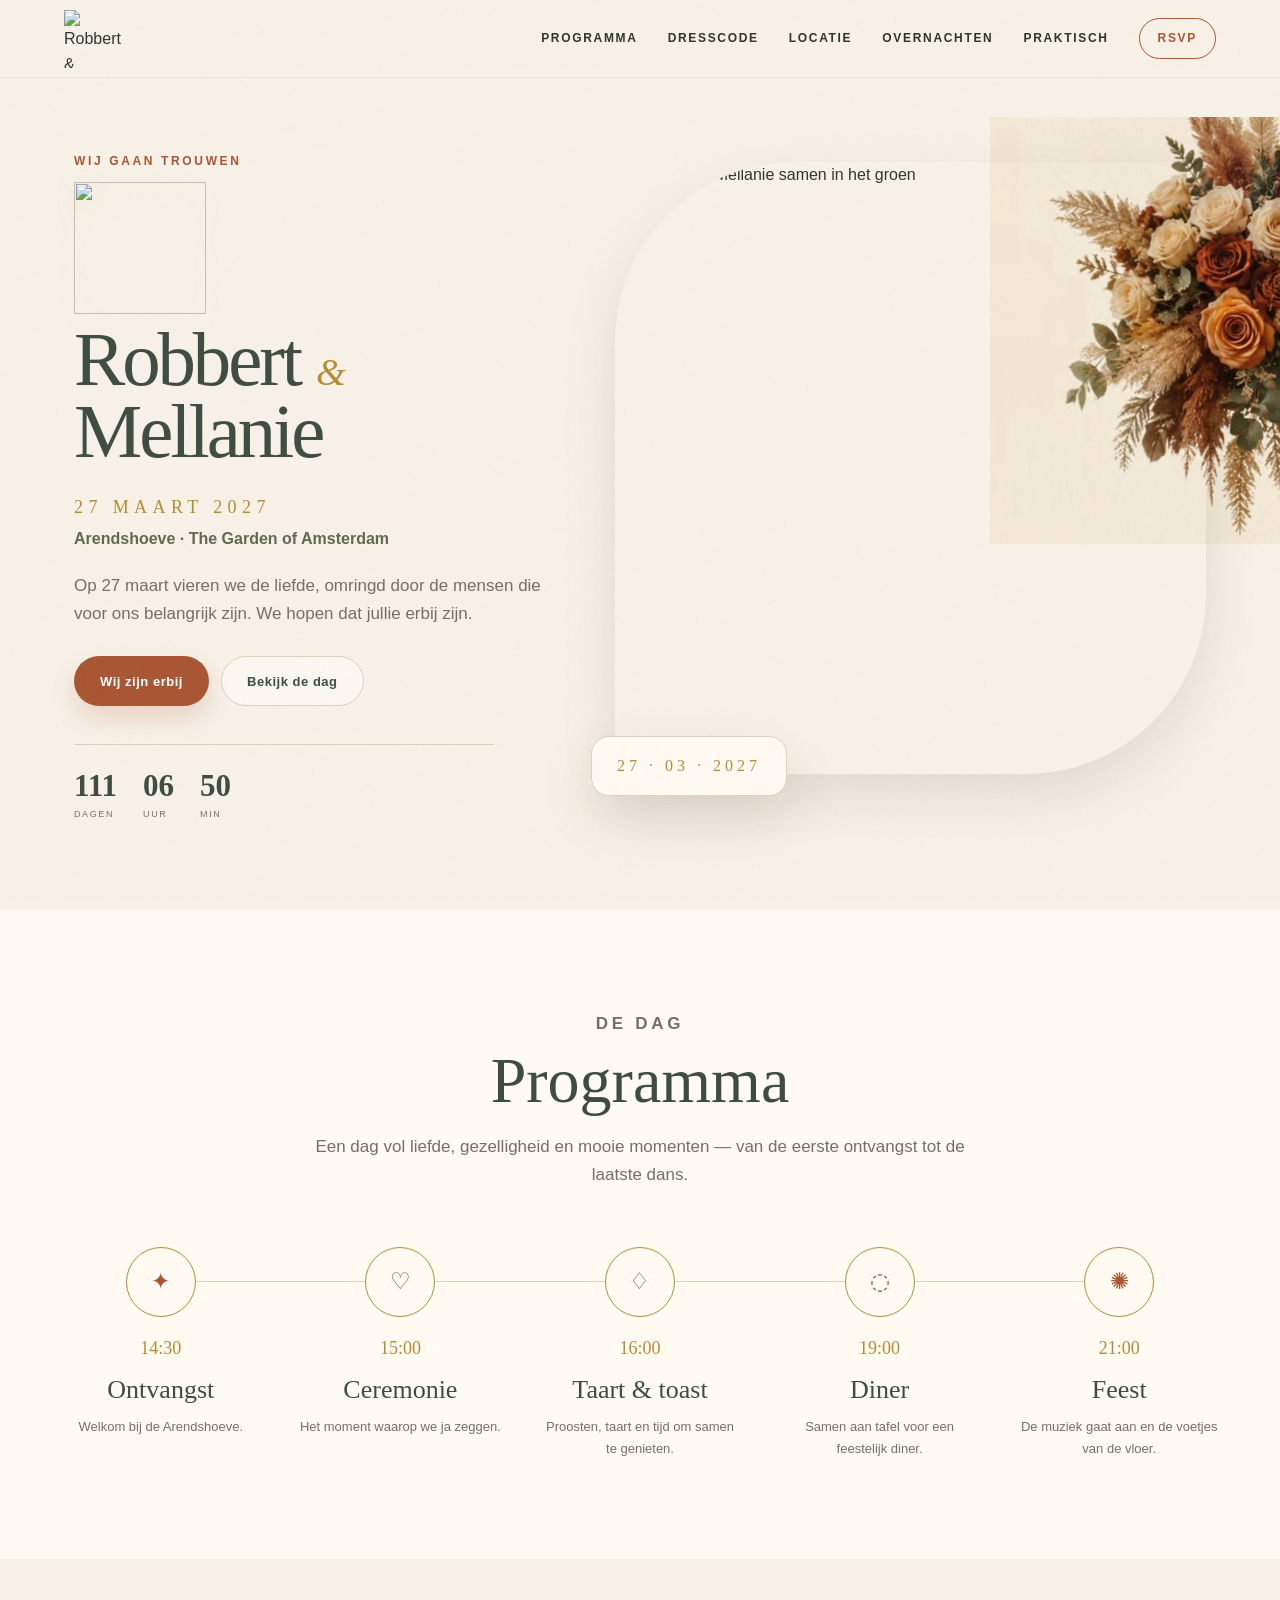
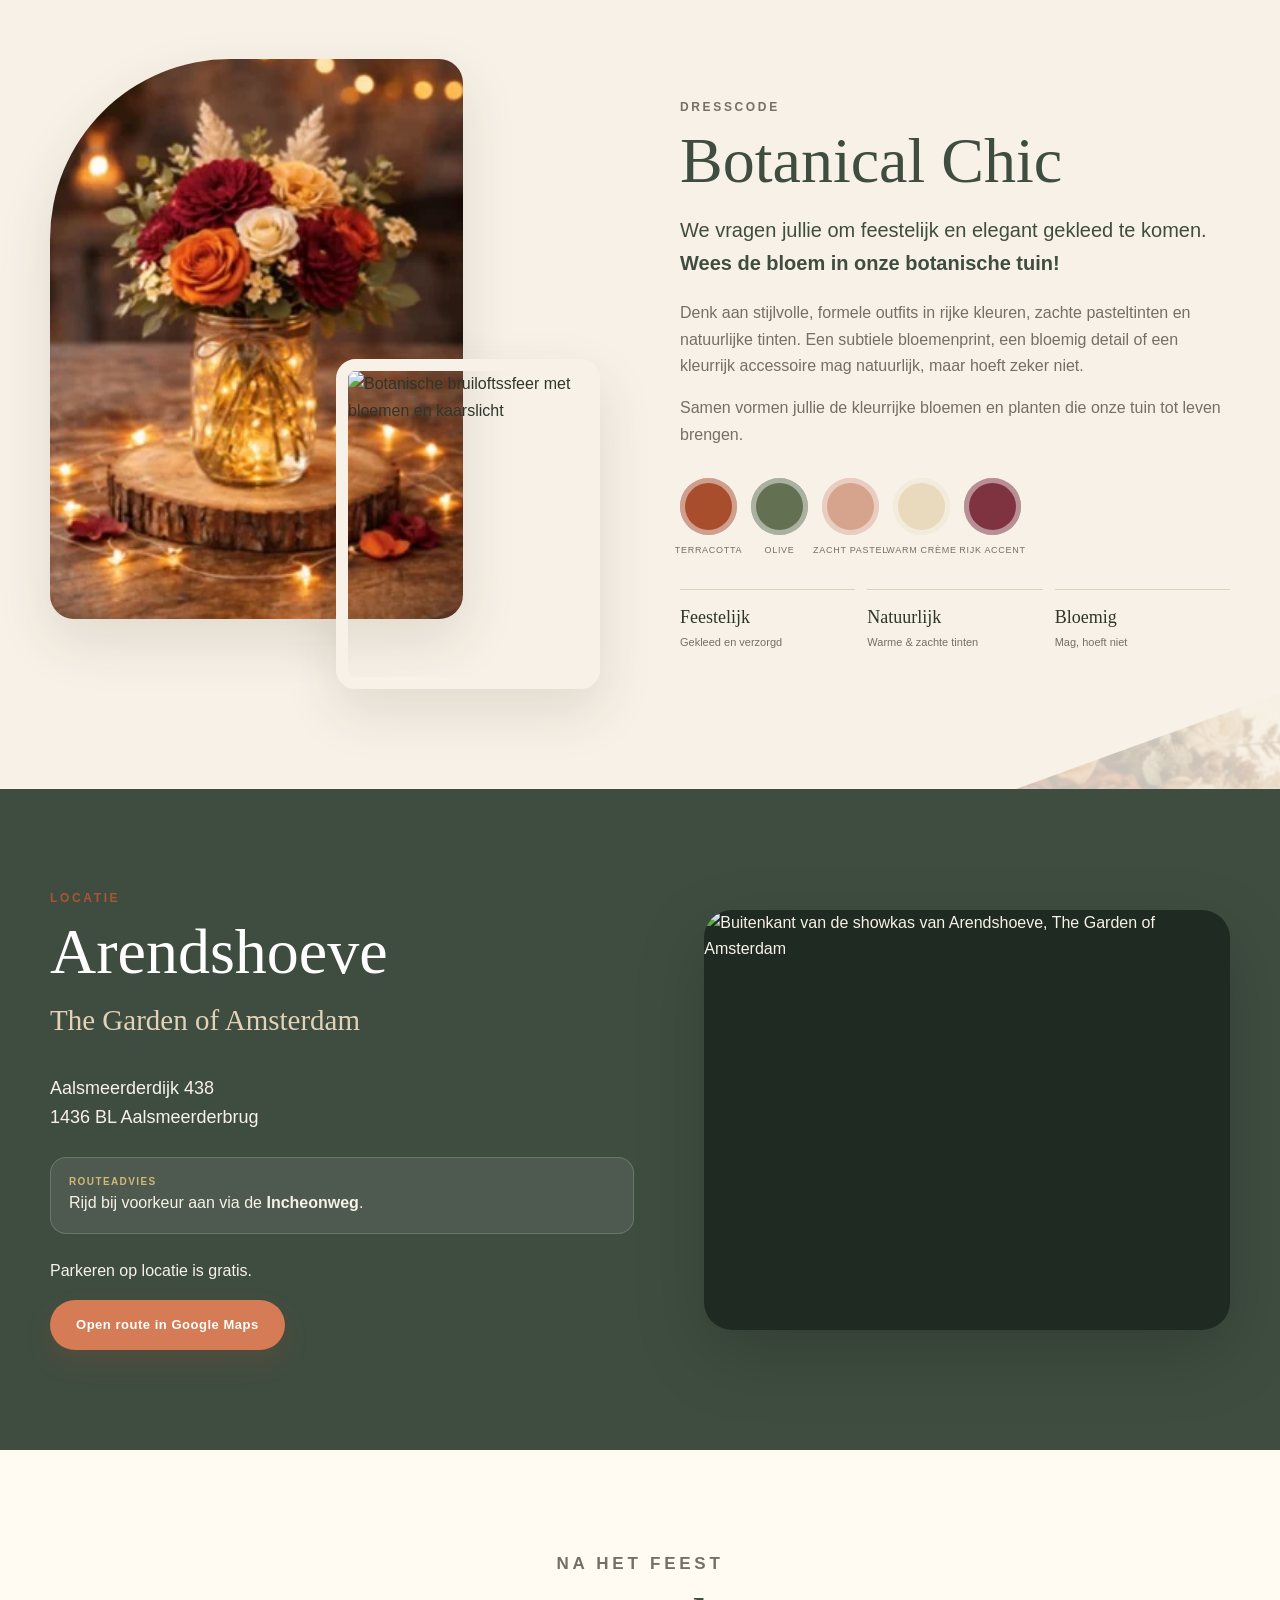
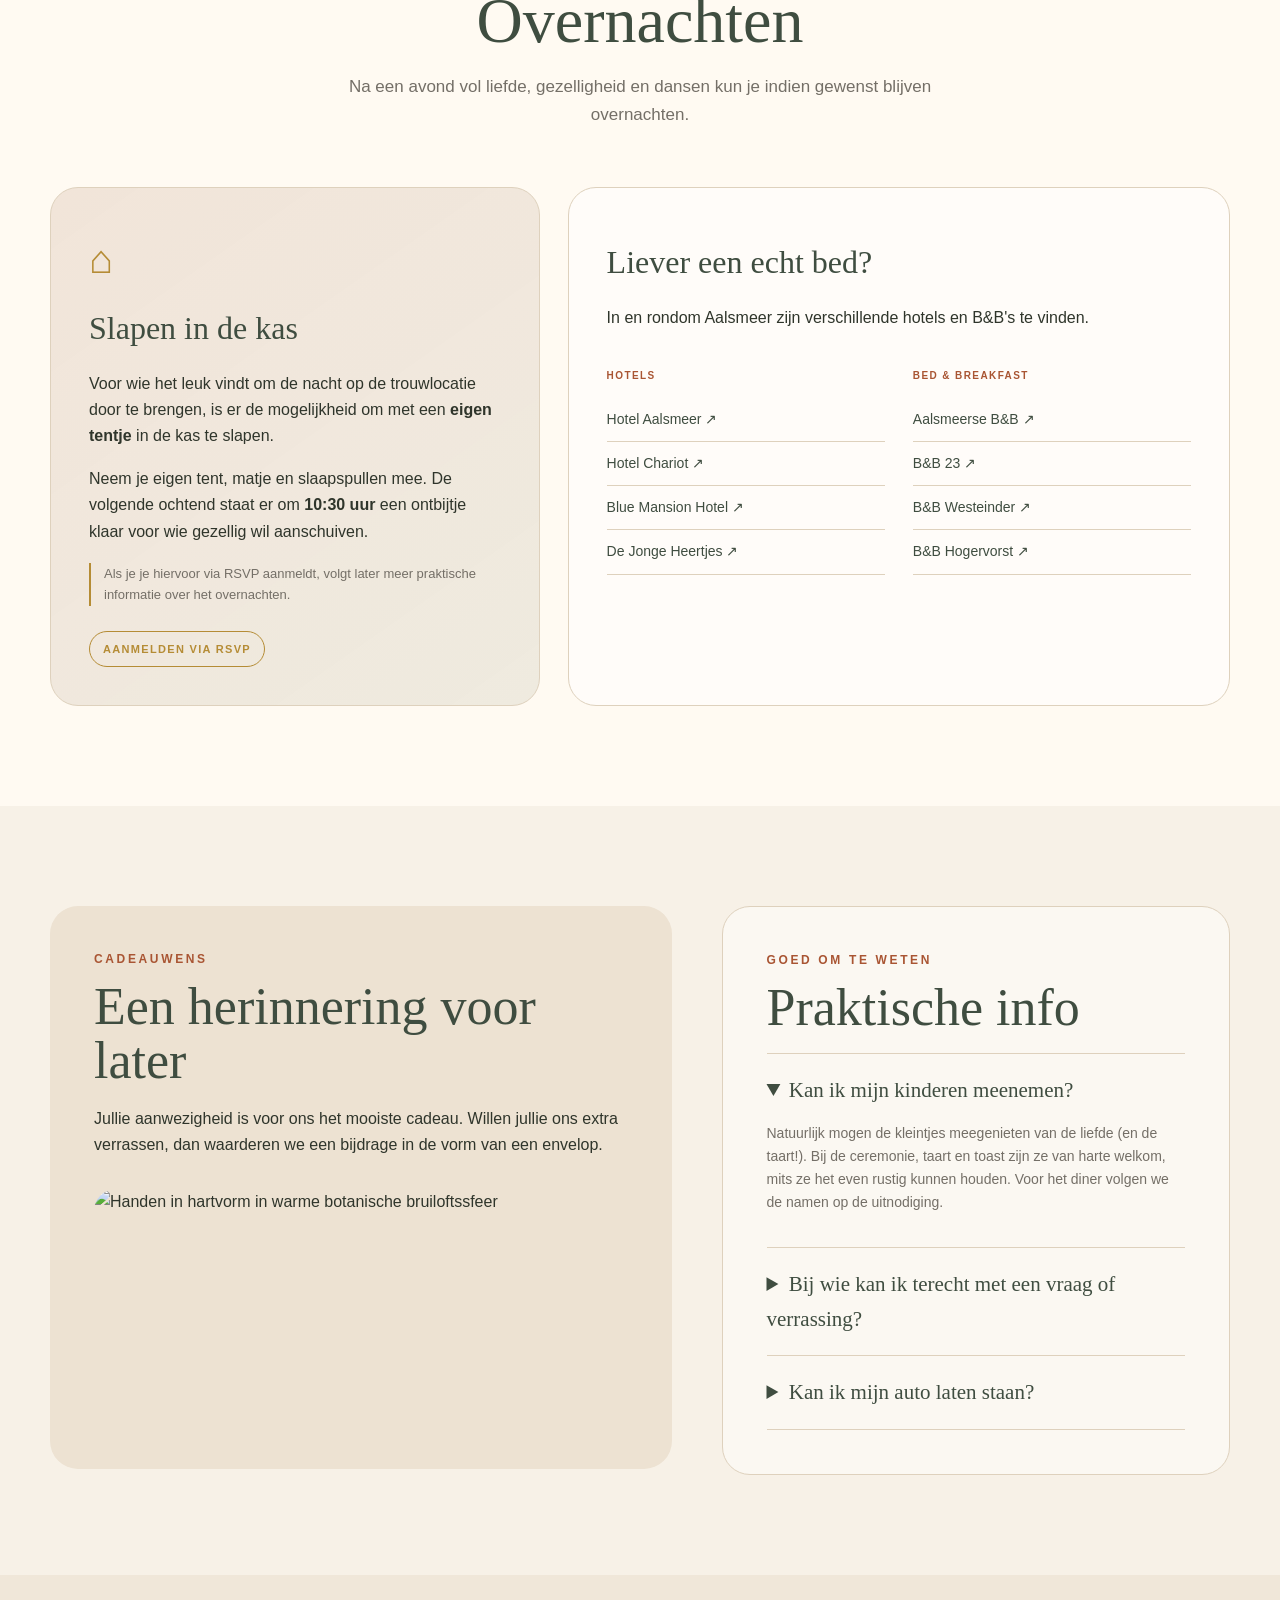
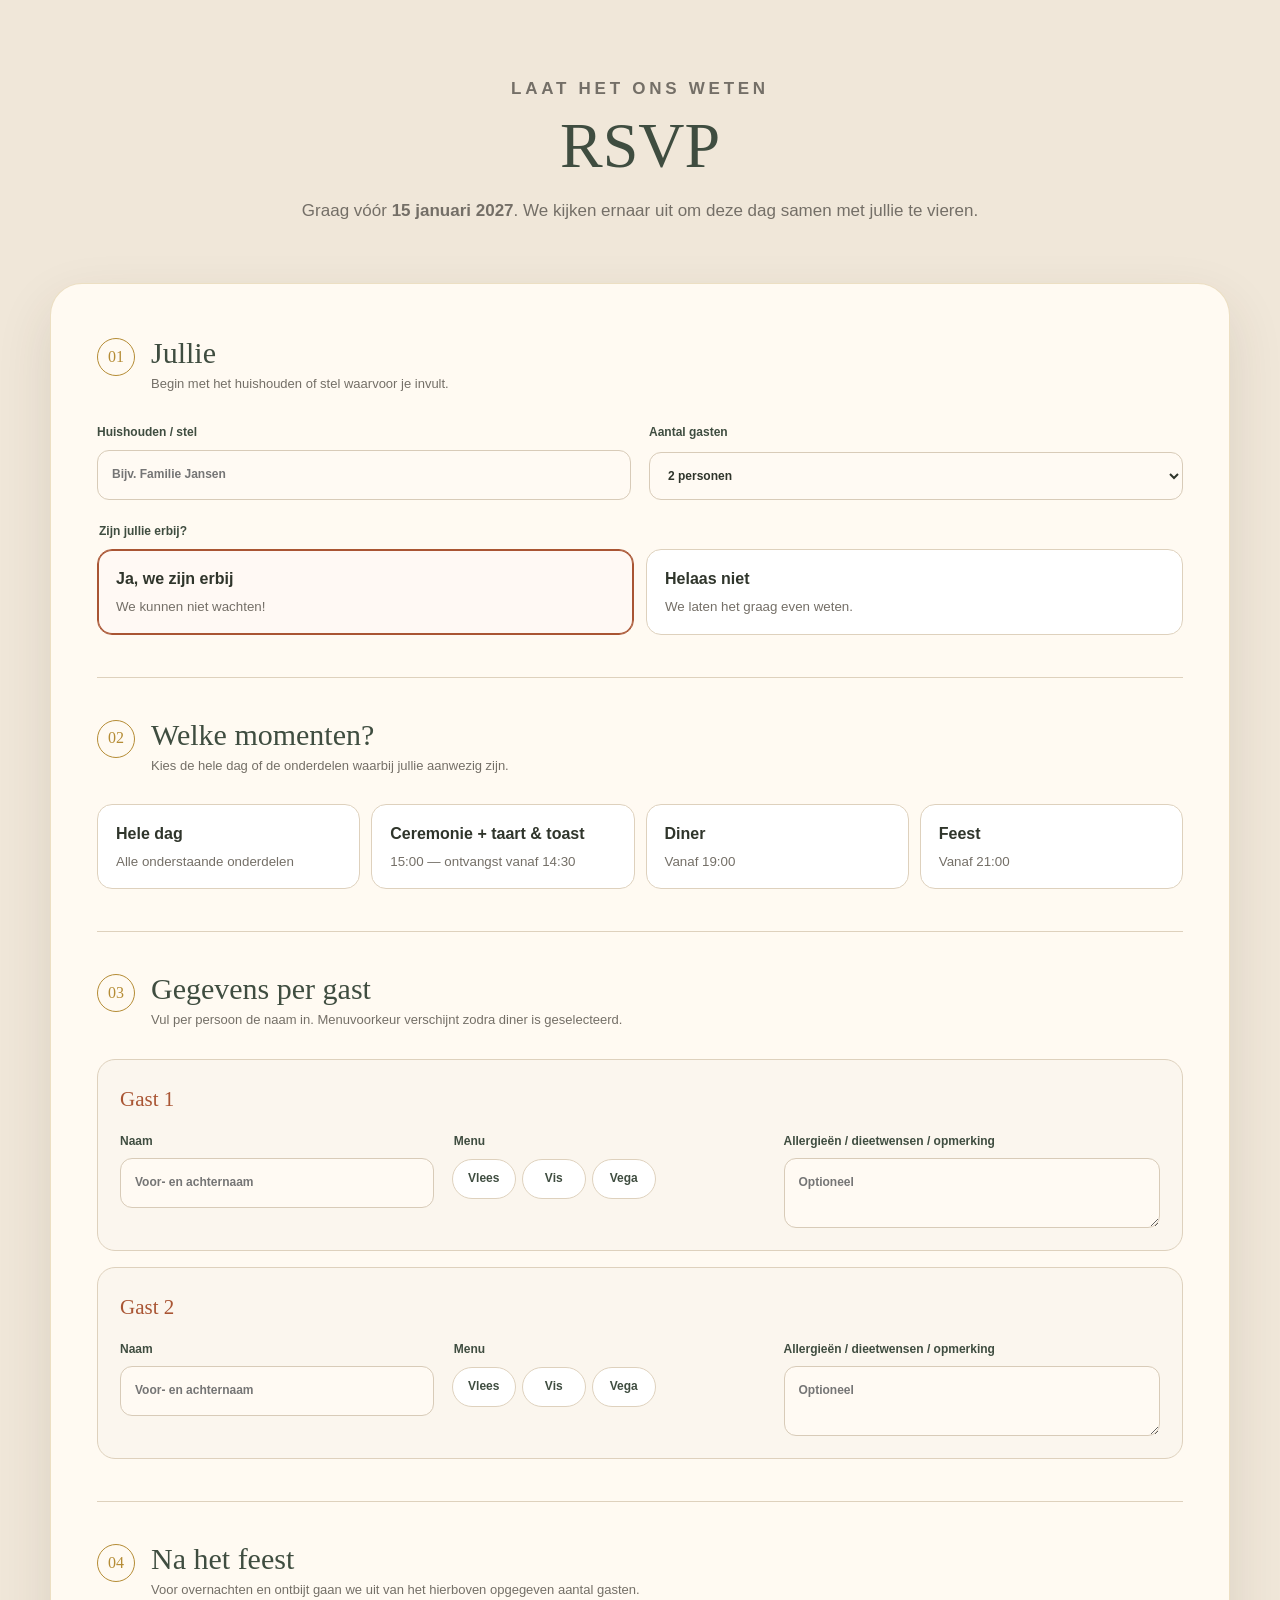
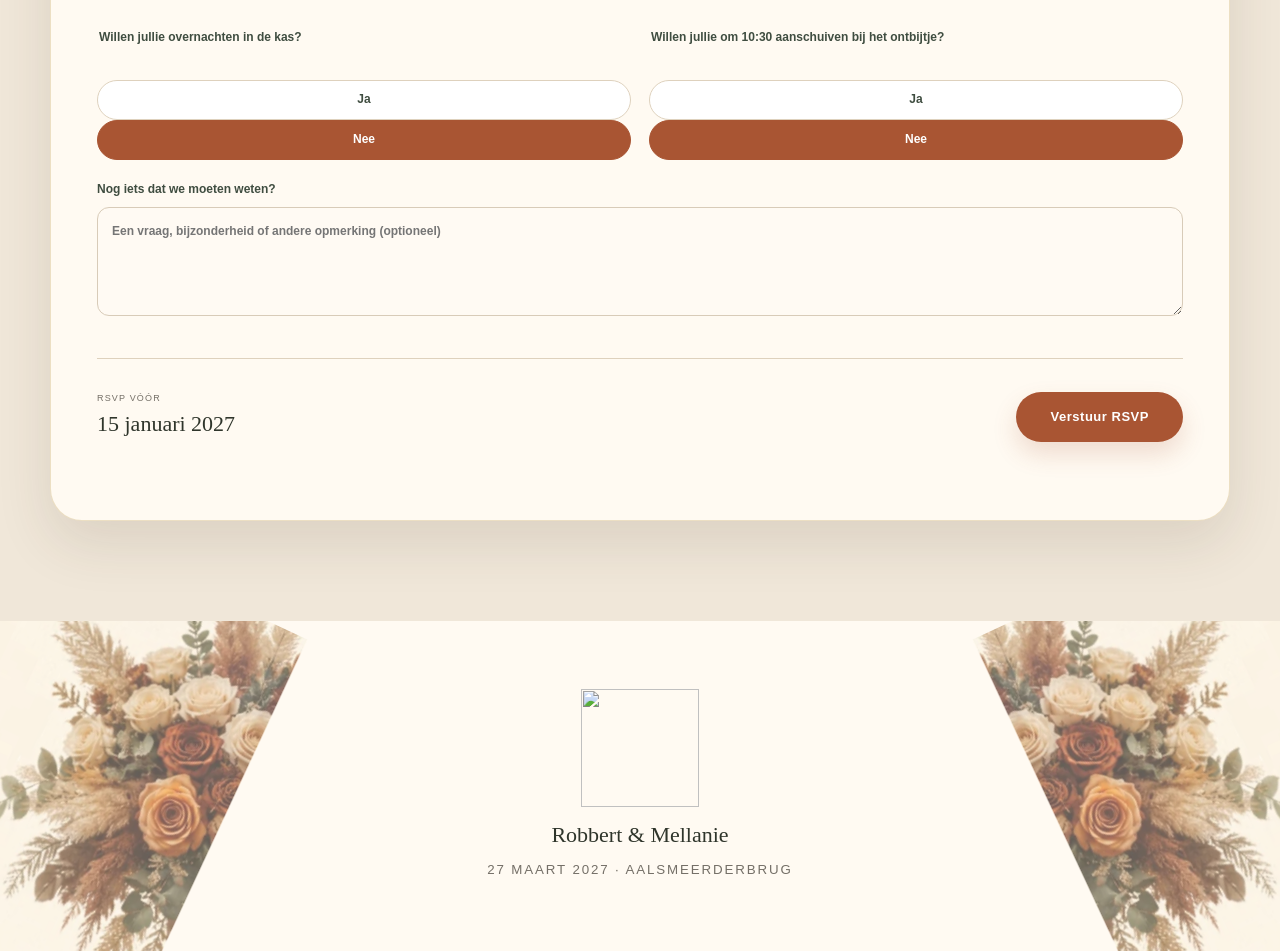
==== commit 39cd4722: "Add files via upload" ====
--- a/index.html
+++ b/index.html
@@ -14,7 +14,7 @@
 
   <header class="site-header" id="home">
     <a class="brand" href="#home" aria-label="Naar boven">
-      <span class="brand-monogram">R<span>&</span>M</span>
+      <img class="brand-logo" src="assets/rm-monogram.png" alt="Robbert & Mellanie" />
     </a>
     <button class="menu-toggle" aria-expanded="false" aria-controls="main-nav" aria-label="Menu openen">
       <span></span><span></span><span></span>
@@ -33,7 +33,7 @@
     <section class="hero section-shell" aria-labelledby="hero-title">
       <div class="hero-copy reveal">
         <p class="eyebrow">Wij gaan trouwen</p>
-        <div class="hero-monogram" aria-hidden="true">R<span>M</span></div>
+        <img class="hero-monogram-img" src="assets/rm-monogram.png" alt="" aria-hidden="true" />
         <h1 id="hero-title">Robbert <i>&</i> Mellanie</h1>
         <p class="date">27 maart 2027</p>
         <p class="venue-line">Arendshoeve · The Garden of Amsterdam</p>
@@ -49,7 +49,7 @@
         </div>
       </div>
       <div class="hero-photo reveal reveal-delay">
-        <img src="assets/couple.webp" alt="Robbert en Mellanie samen in het groen" />
+        <img src="assets/couple-v2.webp" alt="Robbert en Mellanie samen in het groen" />
         <img class="hero-floral" src="assets/floral-corner.webp" alt="" aria-hidden="true" />
         <div class="hero-card">27 · 03 · 2027</div>
       </div>
@@ -84,7 +84,7 @@
       <div class="section-shell split-grid">
         <div class="dresscode-visual reveal">
           <img class="dresscode-main" src="assets/centerpiece.webp" alt="Bloemstuk in warme botanische kleuren" />
-          <img class="dresscode-detail" src="assets/ceremony.webp" alt="Ceremoniedecoratie in terracotta, crème en groen" />
+          <img class="dresscode-detail" src="assets/botanical-portrait.webp" alt="Botanische bruiloftssfeer met bloemen en kaarslicht" />
         </div>
         <div class="dresscode-copy reveal reveal-delay">
           <p class="eyebrow">Dresscode</p>
@@ -120,8 +120,7 @@
           <a class="button button-primary" href="https://maps.app.goo.gl/KDeu5xoRX2Dmeop99" target="_blank" rel="noopener">Open route in Google Maps</a>
         </div>
         <div class="venue-card reveal reveal-delay">
-          <img src="assets/venue-logo.webp" alt="Logo Arendshoeve, The Garden of Amsterdam" />
-          <div class="venue-card-floral"></div>
+          <img class="venue-photo" src="assets/venue-exterior.webp" alt="Buitenkant van de showkas van Arendshoeve, The Garden of Amsterdam" />
         </div>
       </div>
     </section>
@@ -137,7 +136,8 @@
           <div class="stay-icon">⌂</div>
           <h3>Slapen in de kas</h3>
           <p>Voor wie het leuk vindt om de nacht op de trouwlocatie door te brengen, is er de mogelijkheid om met een <strong>eigen tentje</strong> in de kas te slapen.</p>
-          <p>Neem je eigen tent, matje en slaapspullen mee. De volgende ochtend staat er om <strong>10:30 uur</strong> een light ontbijtje klaar voor wie gezellig wil aanschuiven.</p>
+          <p>Neem je eigen tent, matje en slaapspullen mee. De volgende ochtend staat er om <strong>10:30 uur</strong> een ontbijtje klaar voor wie gezellig wil aanschuiven.</p>
+          <p class="stay-more-info">Als je je hiervoor via RSVP aanmeldt, volgt later meer praktische informatie over het overnachten.</p>
           <span class="pill">Aanmelden via RSVP</span>
         </article>
         <div class="stay-list reveal">
@@ -155,8 +155,8 @@
               <h4>Bed & Breakfast</h4>
               <a href="https://www.visitaalsmeer.nl/en/location/aalsmeerse-bed-breakfast/" target="_blank" rel="noopener">Aalsmeerse B&B ↗</a>
               <a href="https://www.visitaalsmeer.nl/en/location/bed-breakfast-23/" target="_blank" rel="noopener">B&B 23 ↗</a>
-              <a href="https://www.visitaalsmeer.nl/accommodaties/bed-breakfast/" target="_blank" rel="noopener">B&B Westeinder ↗</a>
-              <a href="https://www.visitaalsmeer.nl/accommodaties/bed-breakfast/" target="_blank" rel="noopener">B&B Hogervorst ↗</a>
+              <a href="https://www.bbwesteinder.nl/" target="_blank" rel="noopener">B&B Westeinder ↗</a>
+              <a href="https://www.bbhogervorst.nl/?lang=nl" target="_blank" rel="noopener">B&B Hogervorst ↗</a>
             </div>
           </div>
         </div>
@@ -169,15 +169,14 @@
           <p class="eyebrow">Cadeauwens</p>
           <h2>Een herinnering voor later</h2>
           <p>Jullie aanwezigheid is voor ons het mooiste cadeau. Willen jullie ons extra verrassen, dan waarderen we een bijdrage in de vorm van een envelop.</p>
-          <p>Daarnaast vinden we het heel leuk als je een <strong>recente familiefoto</strong> meeneemt op normaal formaat, maximaal <strong>10 × 15 cm</strong>.</p>
-          <img src="assets/cake.webp" alt="Taart en bloemen in de warme botanische stijl van de bruiloft" />
+          <img src="assets/heart-hands.webp" alt="Handen in hartvorm in warme botanische bruiloftssfeer" />
         </article>
         <div class="faq reveal reveal-delay">
           <p class="eyebrow">Goed om te weten</p>
           <h2>Praktische info</h2>
           <details open>
             <summary>Kan ik mijn kinderen meenemen?</summary>
-            <p>De uitnodiging is gericht aan de personen aan wie deze is geadresseerd. Heb je hierover vragen of wil je iets afstemmen? Neem dan gerust even contact met ons op.</p>
+            <p>Natuurlijk mogen de kleintjes meegenieten van de liefde (en de taart!). Bij de ceremonie, taart en toast zijn ze van harte welkom, mits ze het even rustig kunnen houden. Voor het diner volgen we de namen op de uitnodiging.</p>
           </details>
           <details>
             <summary>Bij wie kan ik terecht met een vraag of verrassing?</summary>
@@ -198,9 +197,10 @@
         <p>Graag vóór <strong>15 januari 2027</strong>. We kijken ernaar uit om deze dag samen met jullie te vieren.</p>
       </div>
 
-      <form class="rsvp-form section-shell reveal" name="rsvp" method="POST" data-netlify="true" netlify-honeypot="bot-field" action="/bedankt.html">
-        <input type="hidden" name="form-name" value="rsvp" />
-        <p class="visually-hidden"><label>Niet invullen: <input name="bot-field" /></label></p>
+      <form class="rsvp-form section-shell reveal" name="rsvp" method="POST" action="https://api.web3forms.com/submit">
+        <input type="hidden" name="access_key" value="18245906-1c86-4ad6-a6b8-f914b68dbbe2" />
+        <input type="hidden" name="subject" value="Nieuwe RSVP — Robbert & Mellanie" />
+        <input type="checkbox" name="botcheck" class="visually-hidden" tabindex="-1" autocomplete="off" />
 
         <div class="form-section">
           <div class="form-section-title"><span>01</span><div><h3>Jullie</h3><p>Begin met het huishouden of stel waarvoor je invult.</p></div></div>
@@ -299,7 +299,7 @@
                 <label><input type="radio" name="overnachten_kas" value="Ja" /><span>Ja</span></label>
                 <label><input type="radio" name="overnachten_kas" value="Nee" checked /><span>Nee</span></label>
               </fieldset>
-              <fieldset class="yes-no"><legend>Willen jullie om 10:30 aanschuiven bij het light ontbijtje?</legend>
+              <fieldset class="yes-no"><legend>Willen jullie om 10:30 aanschuiven bij het ontbijtje?</legend>
                 <label><input type="radio" name="ontbijt" value="Ja" /><span>Ja</span></label>
                 <label><input type="radio" name="ontbijt" value="Nee" checked /><span>Nee</span></label>
               </fieldset>
@@ -314,6 +314,7 @@
           <div><span class="small-label">RSVP vóór</span><strong>15 januari 2027</strong></div>
           <button class="button button-primary submit-button" type="submit">Verstuur RSVP</button>
         </div>
+        <p id="form-status" class="form-status" role="status" aria-live="polite"></p>
       </form>
     </section>
   </main>
@@ -321,7 +322,7 @@
   <footer class="site-footer">
     <img class="footer-floral left" src="assets/floral-corner.webp" alt="" aria-hidden="true" />
     <div>
-      <div class="footer-monogram">R<span>&</span>M</div>
+      <img class="footer-monogram-img" src="assets/rm-monogram.png" alt="" aria-hidden="true" />
       <p>Robbert & Mellanie</p>
       <small>27 maart 2027 · Aalsmeerderbrug</small>
     </div>
--- a/styles.css
+++ b/styles.css
@@ -37,3 +37,7 @@
 .reveal{opacity:0;transform:translateY(24px);transition:opacity .8s ease,transform .8s ease}.reveal.in-view{opacity:1;transform:none}.reveal-delay{transition-delay:.13s}
 @media (max-width:950px){.menu-toggle{display:block;z-index:3}.main-nav{position:fixed;top:78px;left:0;right:0;padding:26px 24px 34px;background:var(--cream-2);border-bottom:1px solid var(--line);display:grid;gap:18px;transform:translateY(-140%);transition:.25s;z-index:2}.main-nav.open{transform:none}.hero{grid-template-columns:1fr;gap:38px;padding-top:48px}.hero-copy{padding-left:0}.hero-photo{width:min(760px,100%);margin-inline:auto}.split-grid,.location-grid,.stay-grid,.practical-grid{grid-template-columns:1fr}.dresscode-visual{min-height:520px}.dresscode-main{height:470px}.timeline{grid-template-columns:1fr 1fr 1fr}.timeline:before{display:none}.activities{grid-template-columns:1fr 1fr}.guest-grid{grid-template-columns:1fr 1fr}.guest-grid>label:last-child{grid-column:1/-1}.field-grid.two{grid-template-columns:1fr 1fr}}
 @media (max-width:650px){.section-padding{padding:76px 0}.site-header{height:68px}.main-nav{top:68px}.hero{min-height:auto;padding:42px 0 72px}.hero h1{font-size:56px}.hero-monogram{font-size:73px}.hero-photo>img:first-child{height:460px;border-radius:110px 16px 110px 16px}.hero-card{left:3px;bottom:12px}.countdown{gap:18px}.timeline{grid-template-columns:1fr}.timeline-item{display:grid;grid-template-columns:64px 70px 1fr;grid-template-rows:auto auto;gap:0 10px;text-align:left;align-items:center;border-bottom:1px solid var(--line);padding:13px 0}.time-icon{grid-row:1/3;width:56px;height:56px;margin:0}.timeline time{grid-column:2;grid-row:1/3}.timeline h3{grid-column:3;margin:0}.timeline p{grid-column:3}.dresscode-main{width:86%;height:420px}.dresscode-detail{height:240px}.style-notes{grid-template-columns:1fr}.palette{margin-bottom:50px}.location-grid{gap:40px}.venue-card{min-height:310px}.stay-feature,.stay-list,.practical-card,.faq{padding:28px}.link-columns{grid-template-columns:1fr}.rsvp-form{padding:8px 20px 30px;width:min(100% - 22px,1180px)}.field-grid.two,.attendance-choice,.activities,.guest-grid{grid-template-columns:1fr}.guest-grid>label:last-child{grid-column:auto}.submit-row{align-items:stretch;gap:20px;flex-direction:column}.submit-button{width:100%}.yes-no legend{min-height:auto}.footer-floral{width:220px;opacity:.4}}
+
+/* V2 image/logo refinements */
+.brand{display:flex;align-items:center;height:100%}.brand-logo{width:58px;height:58px;object-fit:contain}.hero-monogram-img{width:132px;height:132px;object-fit:contain;margin:4px 0 10px;filter:drop-shadow(0 5px 10px rgba(181,140,53,.10))}.venue-card{padding:0;background:#1f2a22}.venue-card .venue-photo{position:absolute;inset:0;width:100%;height:100%;max-width:none;object-fit:cover;object-position:center;z-index:1}.stay-more-info{font-size:13px;color:var(--muted);border-left:2px solid var(--gold);padding-left:13px;margin-top:18px}.footer-monogram-img{display:block;width:118px;height:118px;object-fit:contain;margin:0 auto 4px}.form-status{min-height:1.5em;margin:14px 0 0;text-align:right;color:var(--olive-dark);font-size:13px;font-weight:700}.submit-button:disabled{opacity:.68;cursor:wait;transform:none!important}
+@media (max-width:650px){.brand-logo{width:50px;height:50px}.hero-monogram-img{width:112px;height:112px}.footer-monogram-img{width:104px;height:104px}.form-status{text-align:center}}
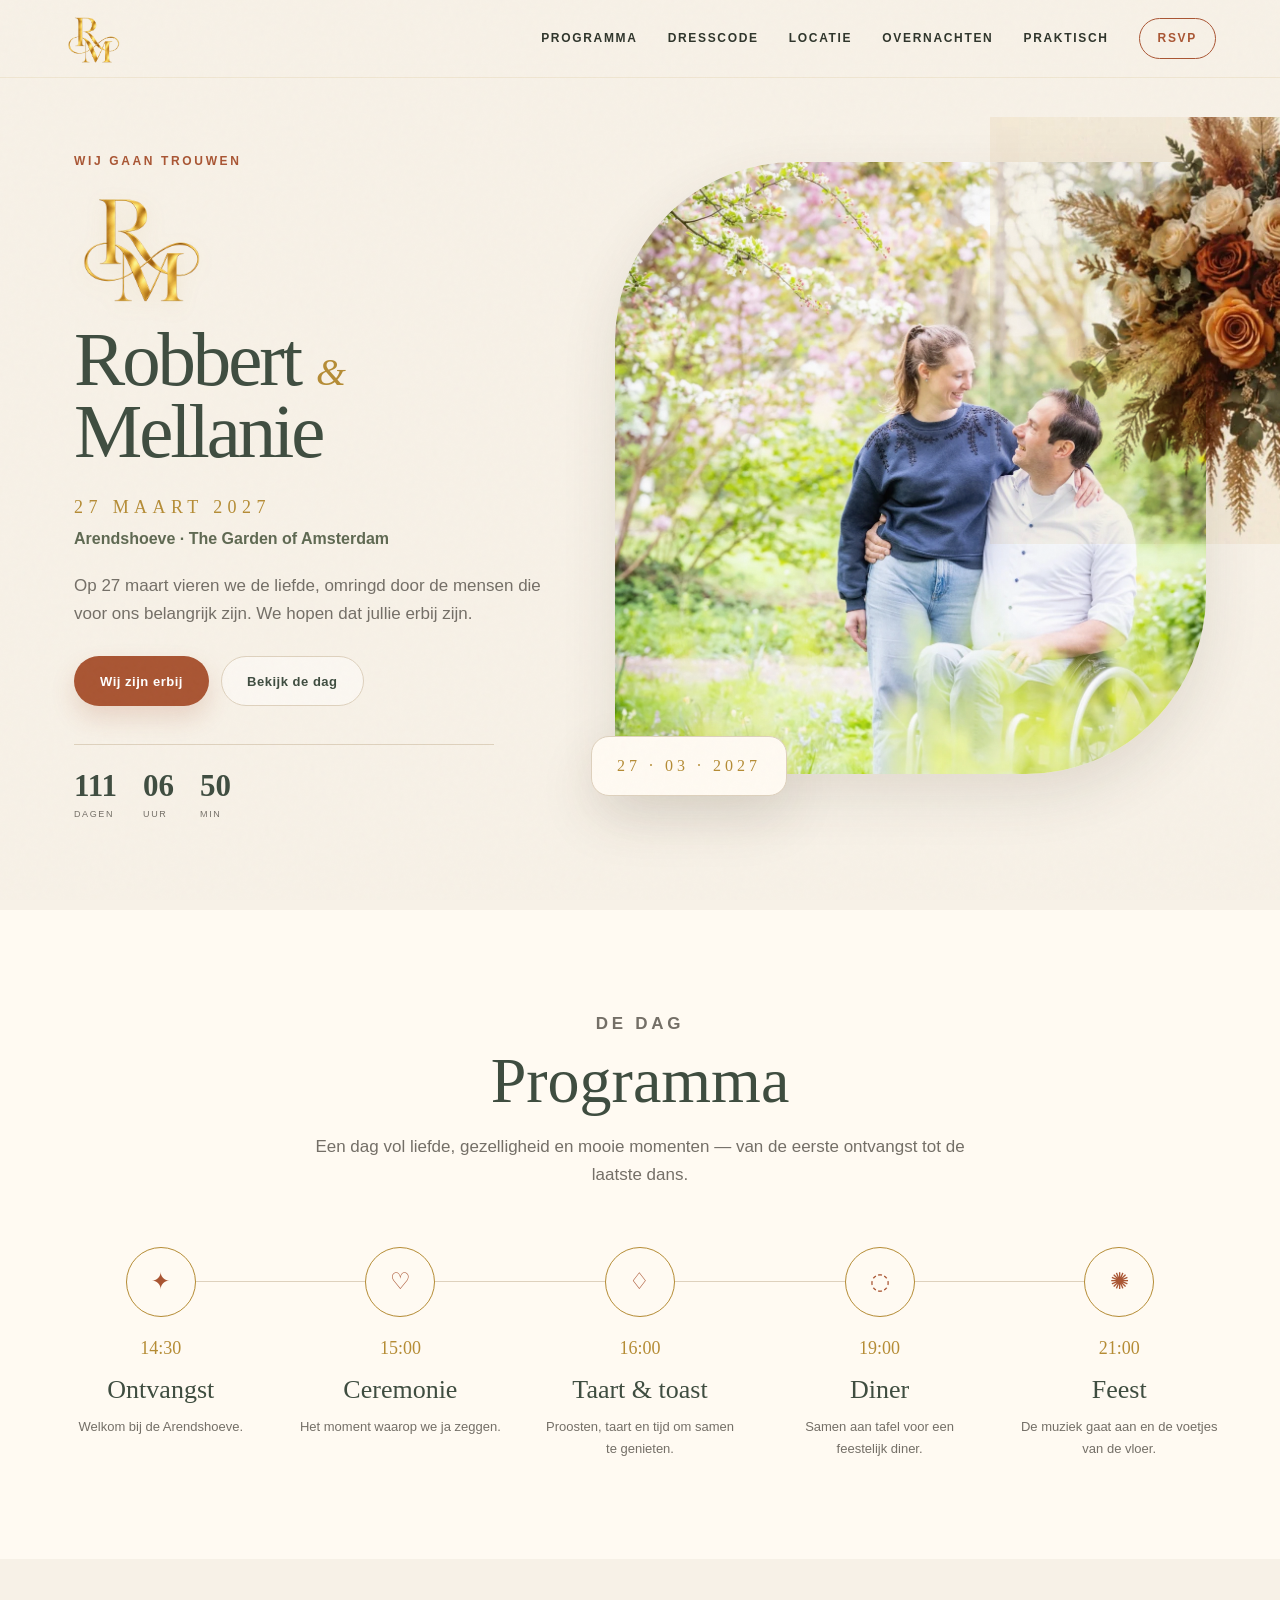
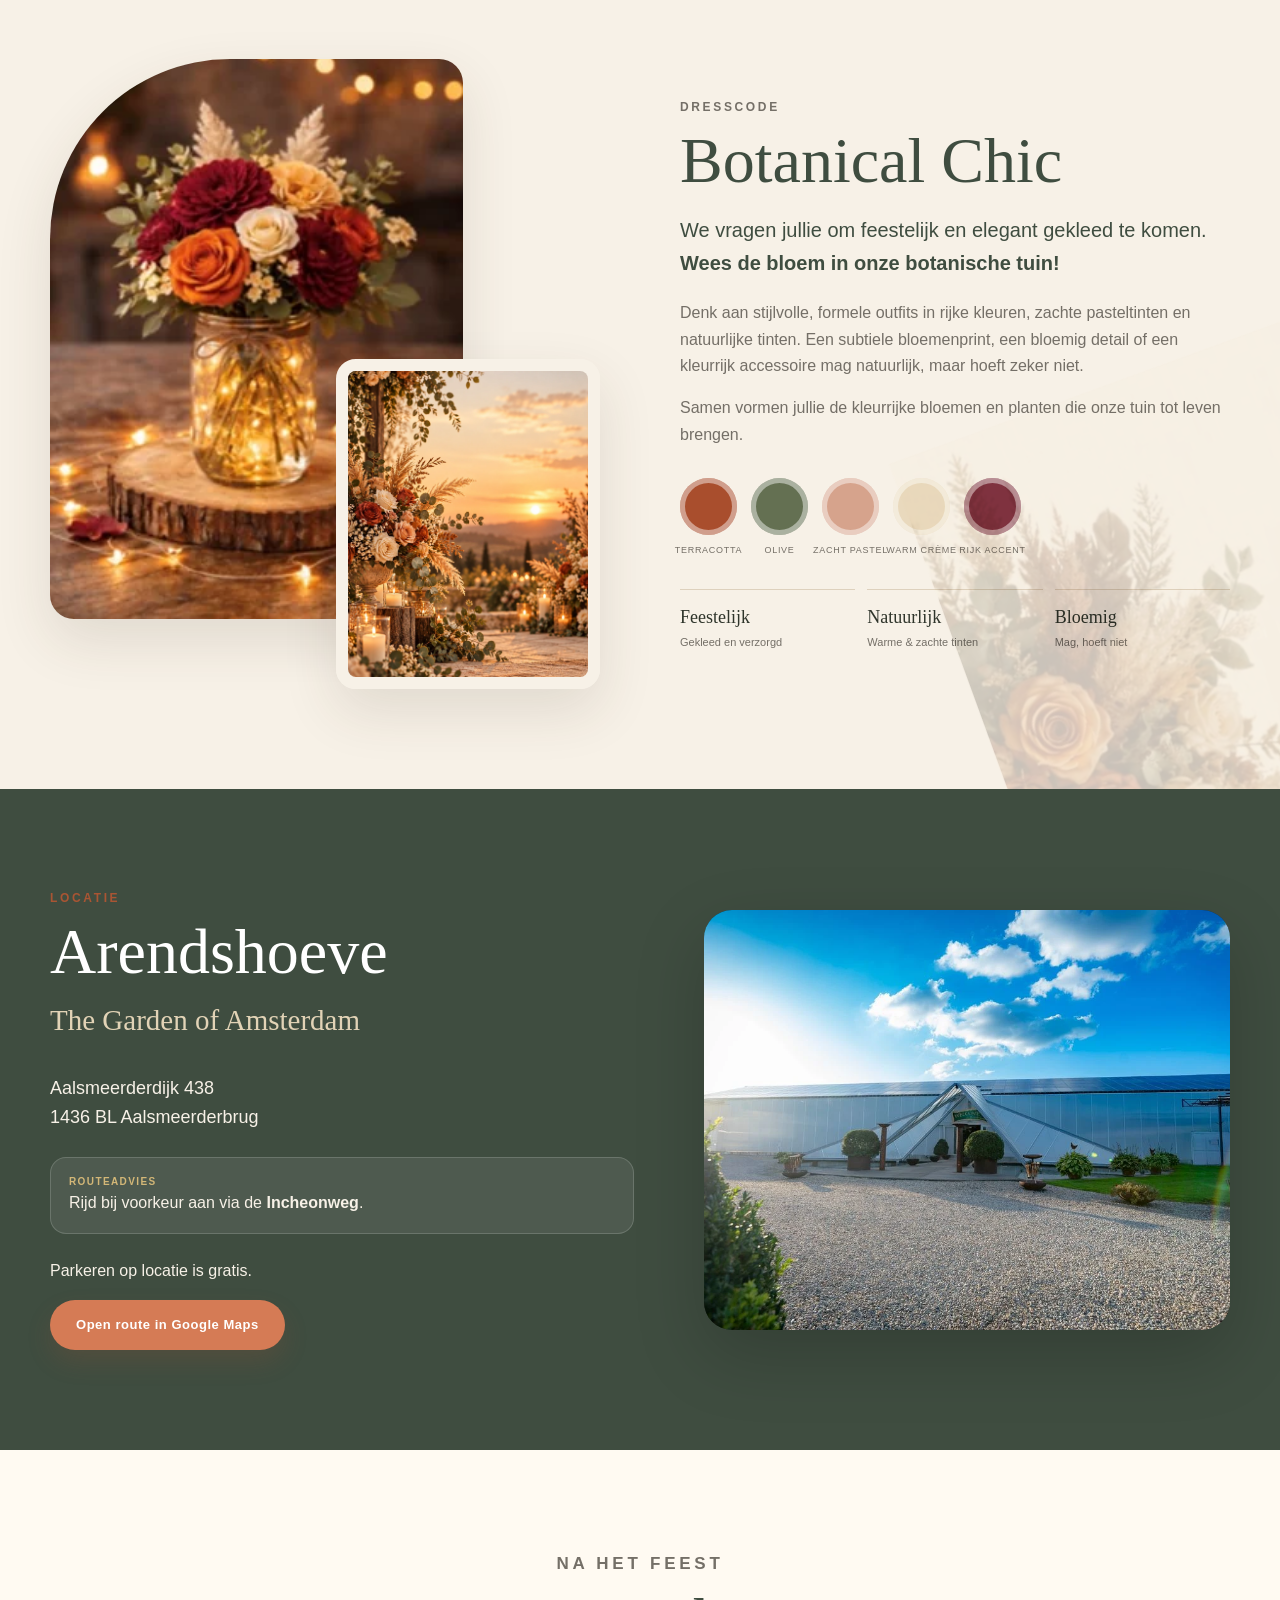
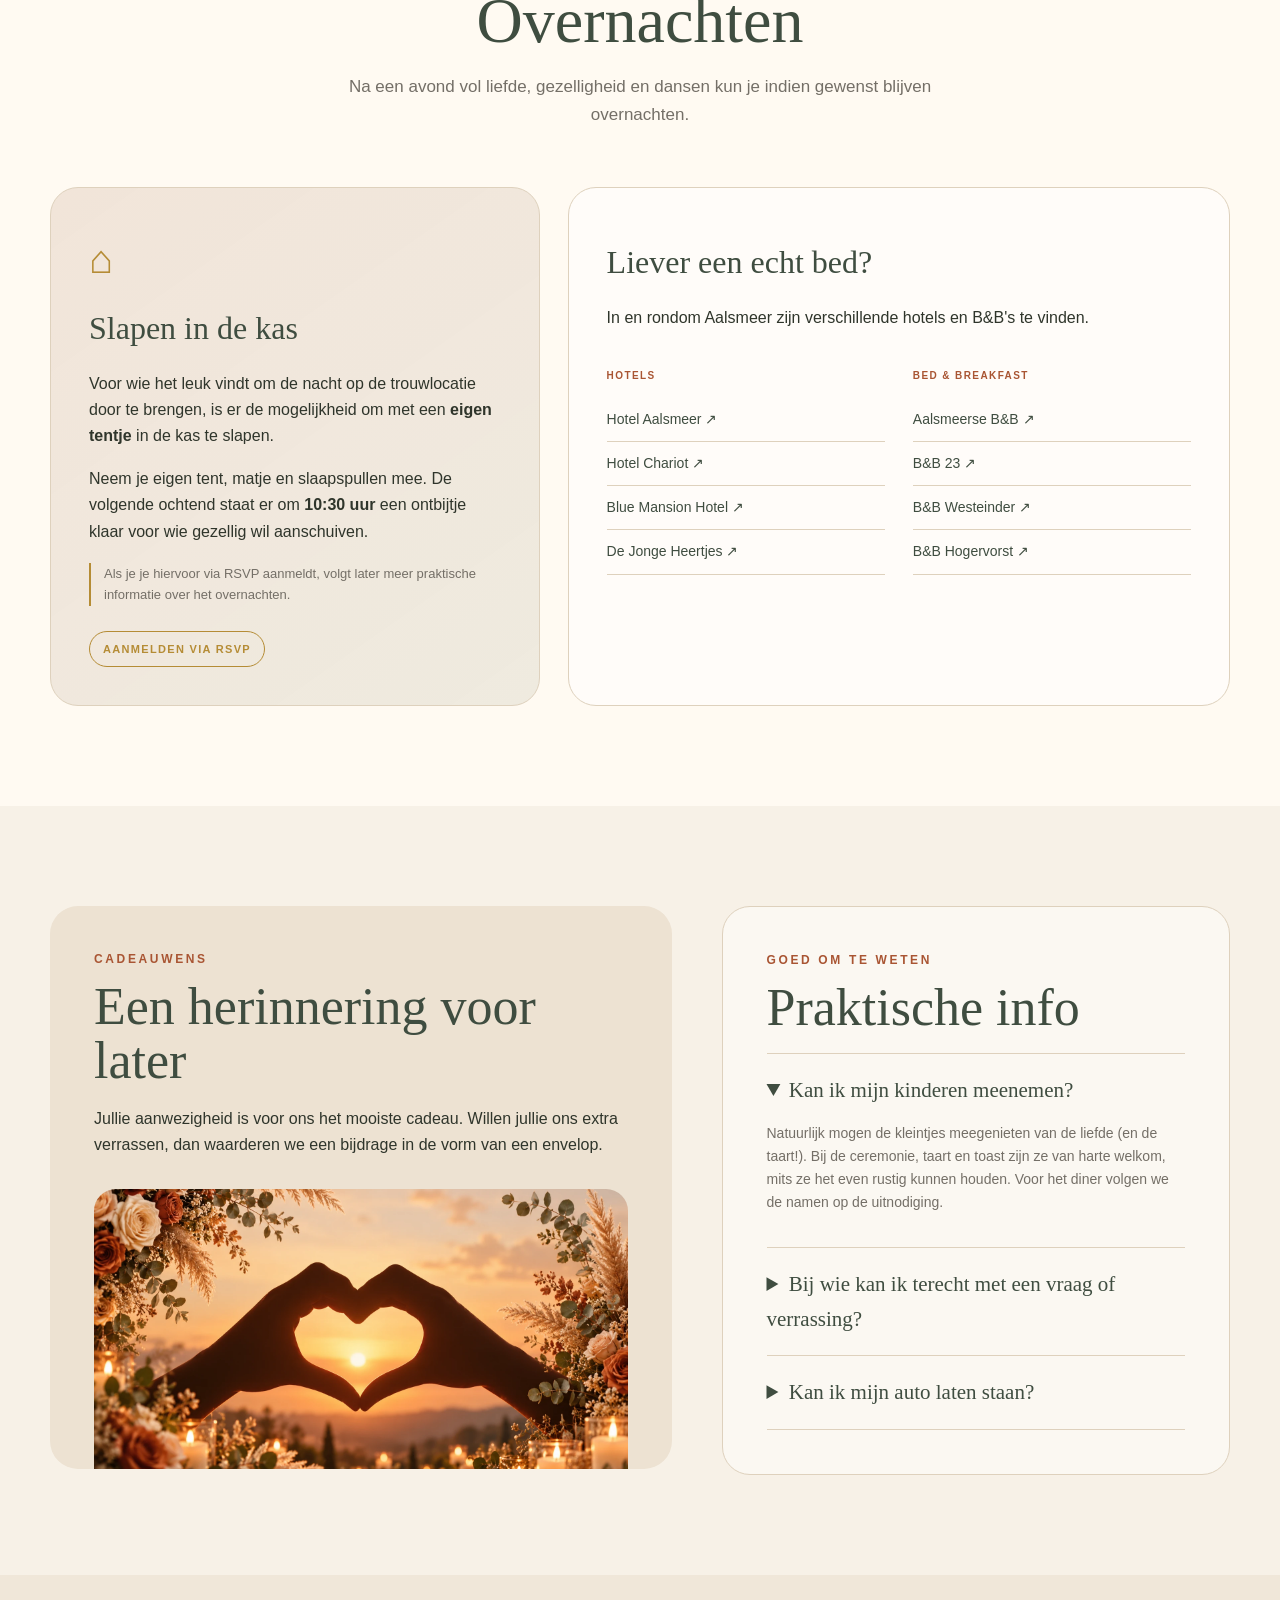
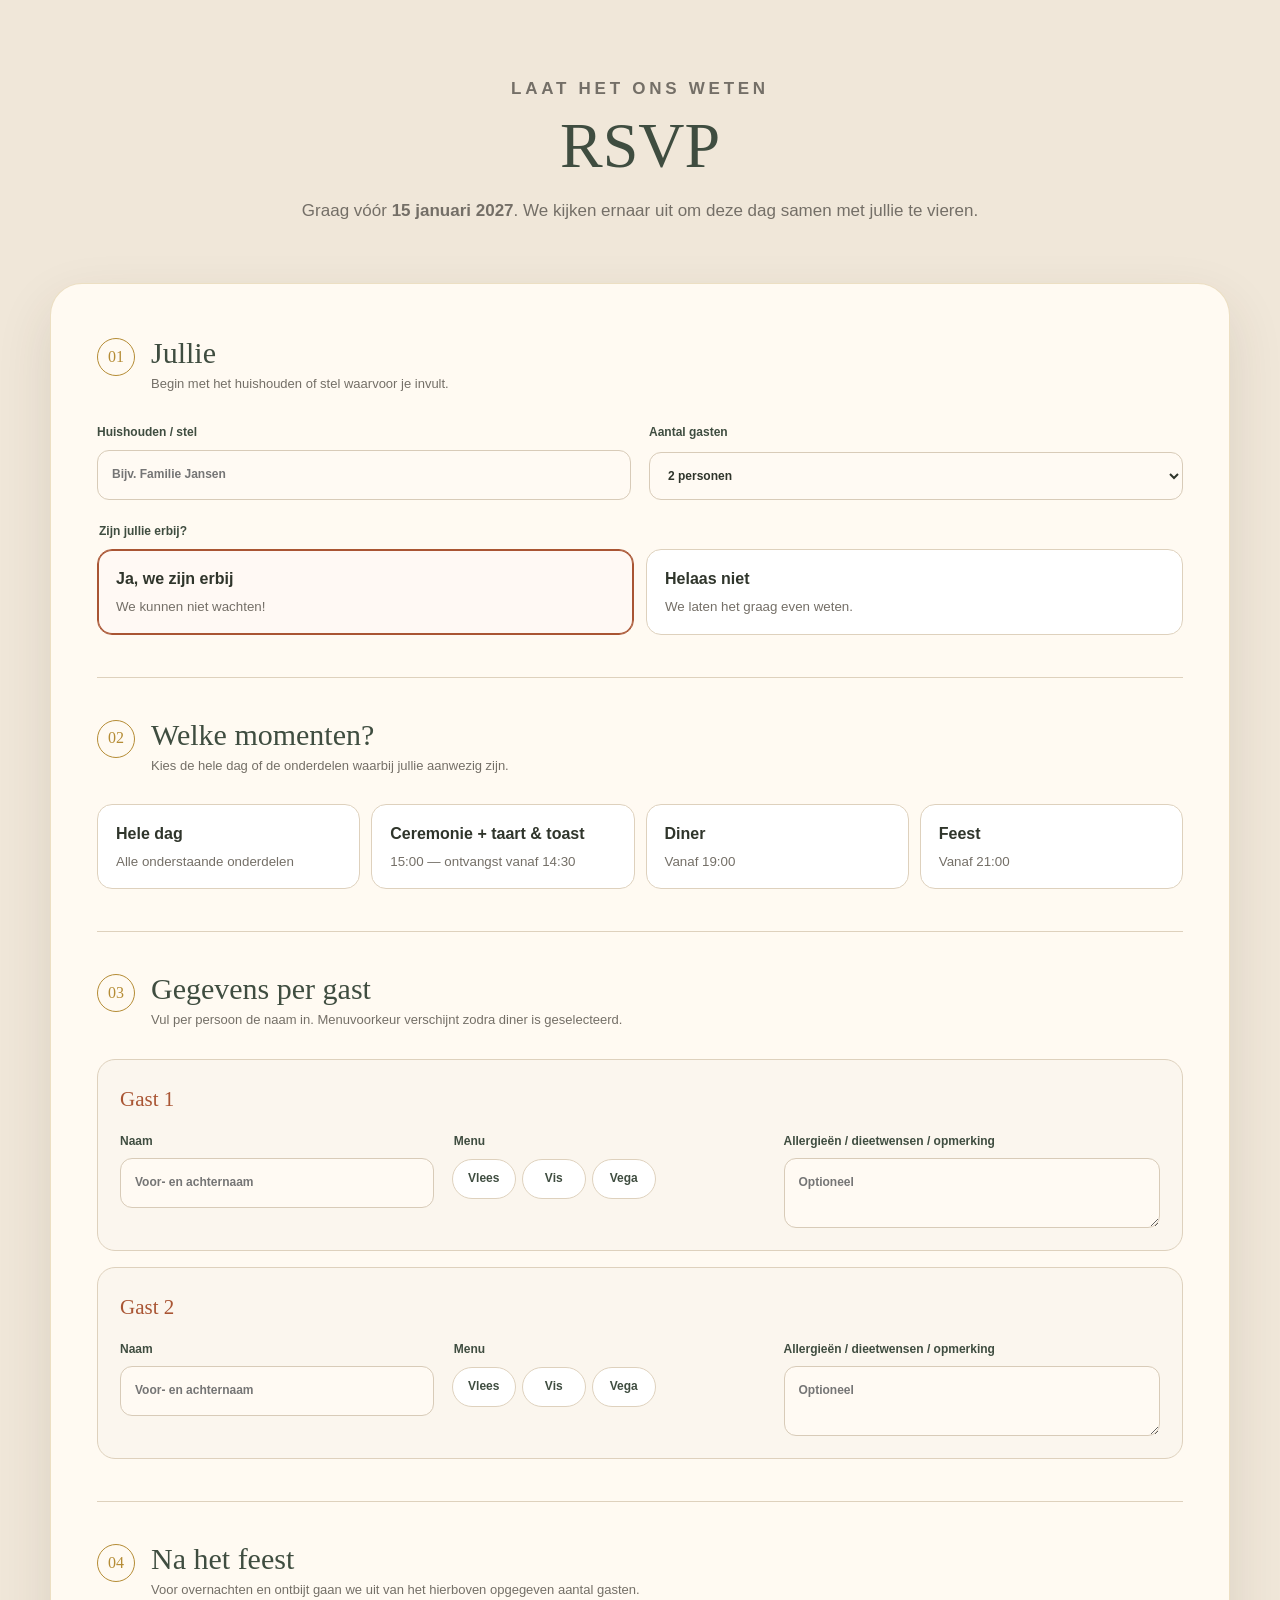
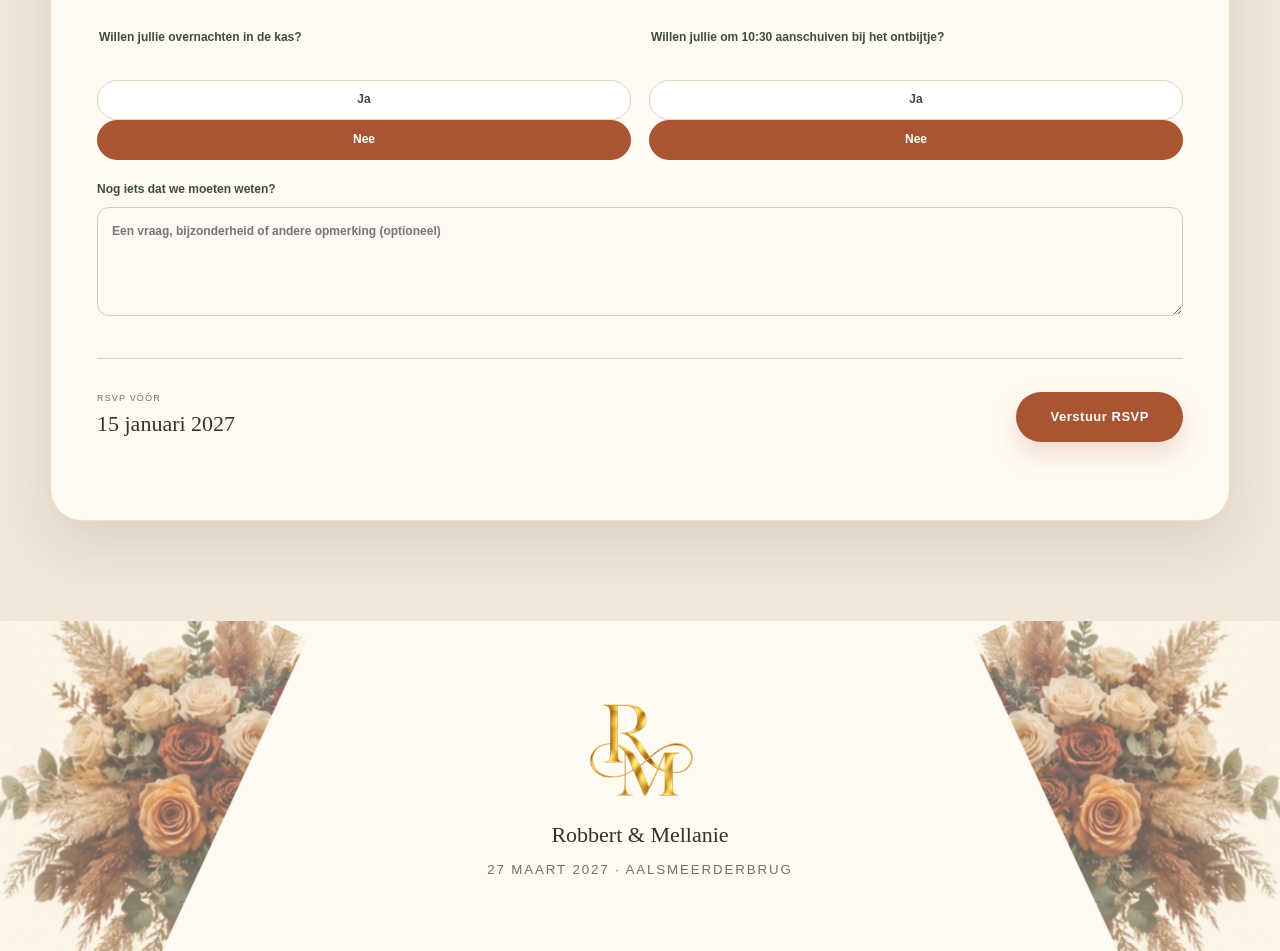
==== commit 395d9b33: "Update index.html changed the B&B's" ====
--- a/index.html
+++ b/index.html
@@ -155,8 +155,8 @@
               <h4>Bed & Breakfast</h4>
               <a href="https://www.visitaalsmeer.nl/en/location/aalsmeerse-bed-breakfast/" target="_blank" rel="noopener">Aalsmeerse B&B ↗</a>
               <a href="https://www.visitaalsmeer.nl/en/location/bed-breakfast-23/" target="_blank" rel="noopener">B&B 23 ↗</a>
-              <a href="https://www.bbwesteinder.nl/" target="_blank" rel="noopener">B&B Westeinder ↗</a>
-              <a href="https://www.bbhogervorst.nl/?lang=nl" target="_blank" rel="noopener">B&B Hogervorst ↗</a>
+              <a href="https://www.visitaalsmeer.nl/locatie/bed-breakfast-westeinder/" target="_blank" rel="noopener">B&B Westeinder ↗</a>
+              <a href="https://www.visitaalsmeer.nl/locatie/bed-breakfast-hogervorst/" target="_blank" rel="noopener">B&B Hogervorst ↗</a>
             </div>
           </div>
         </div>
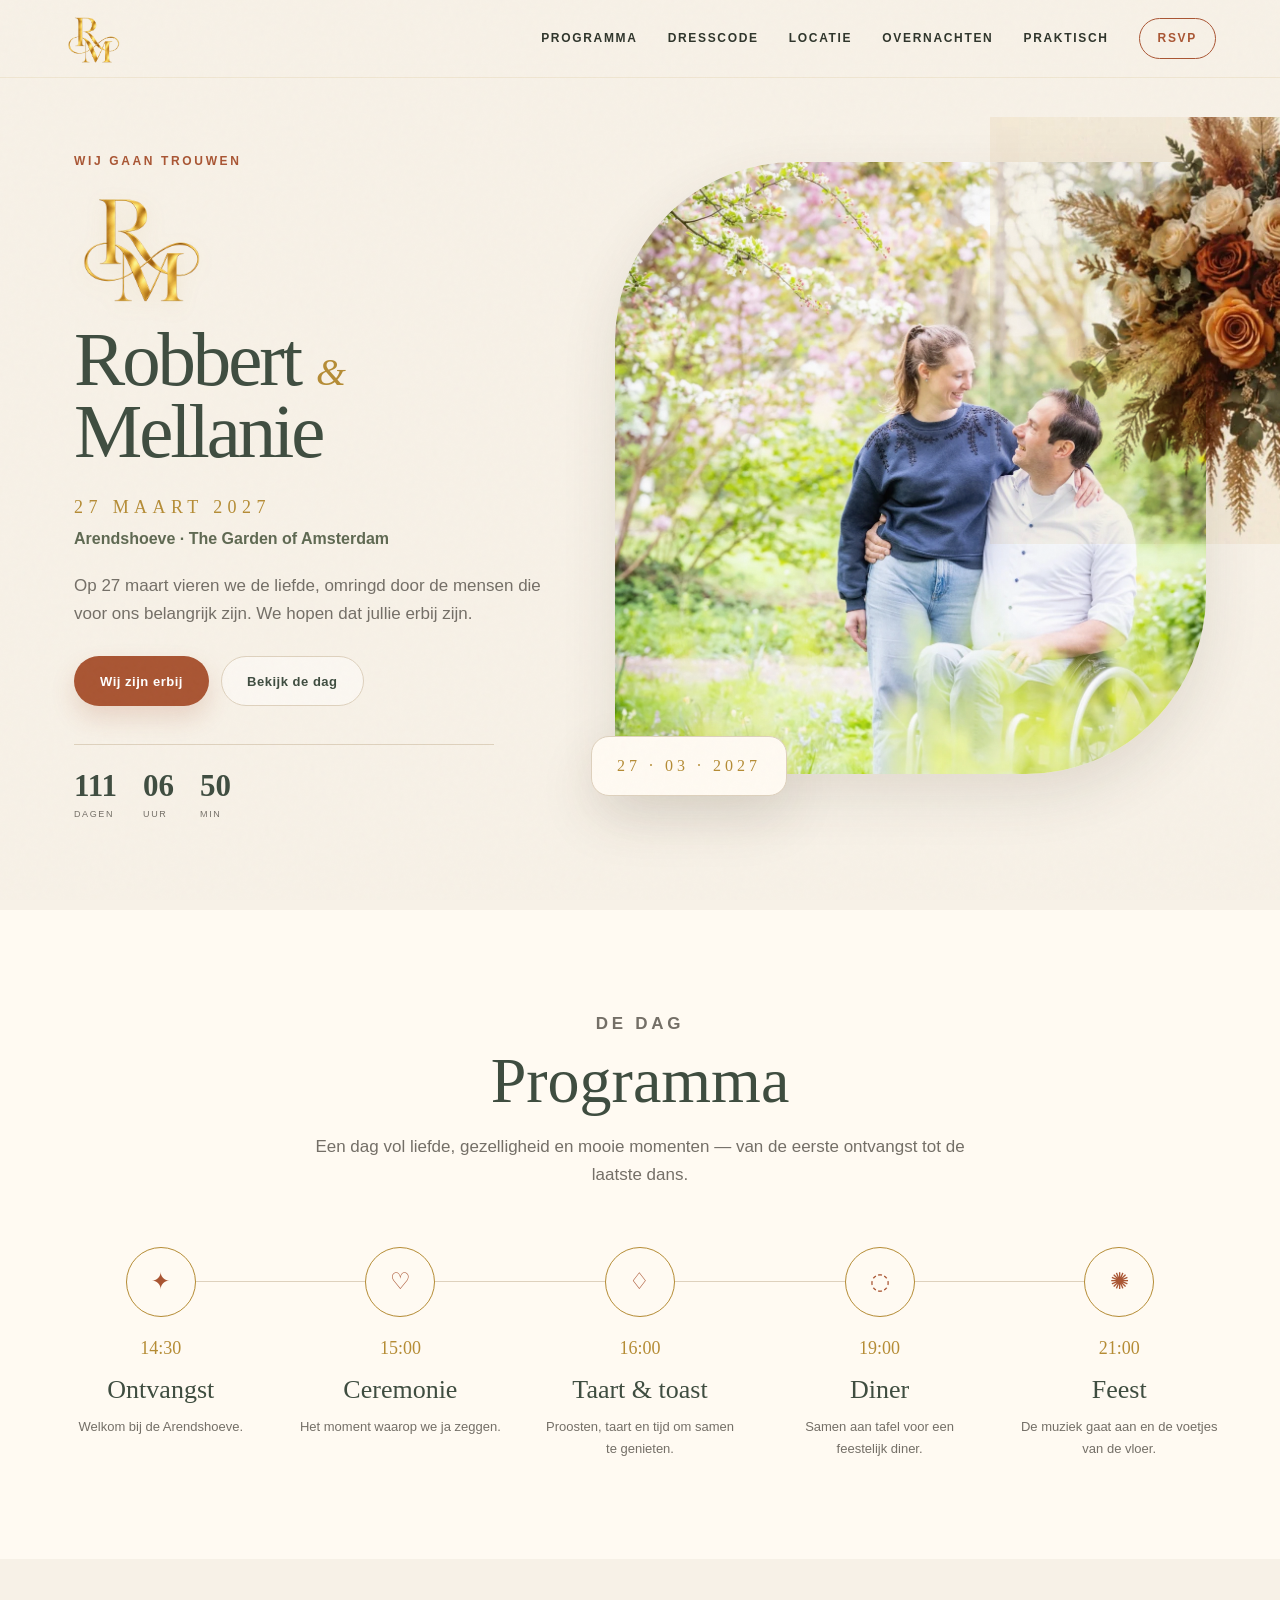
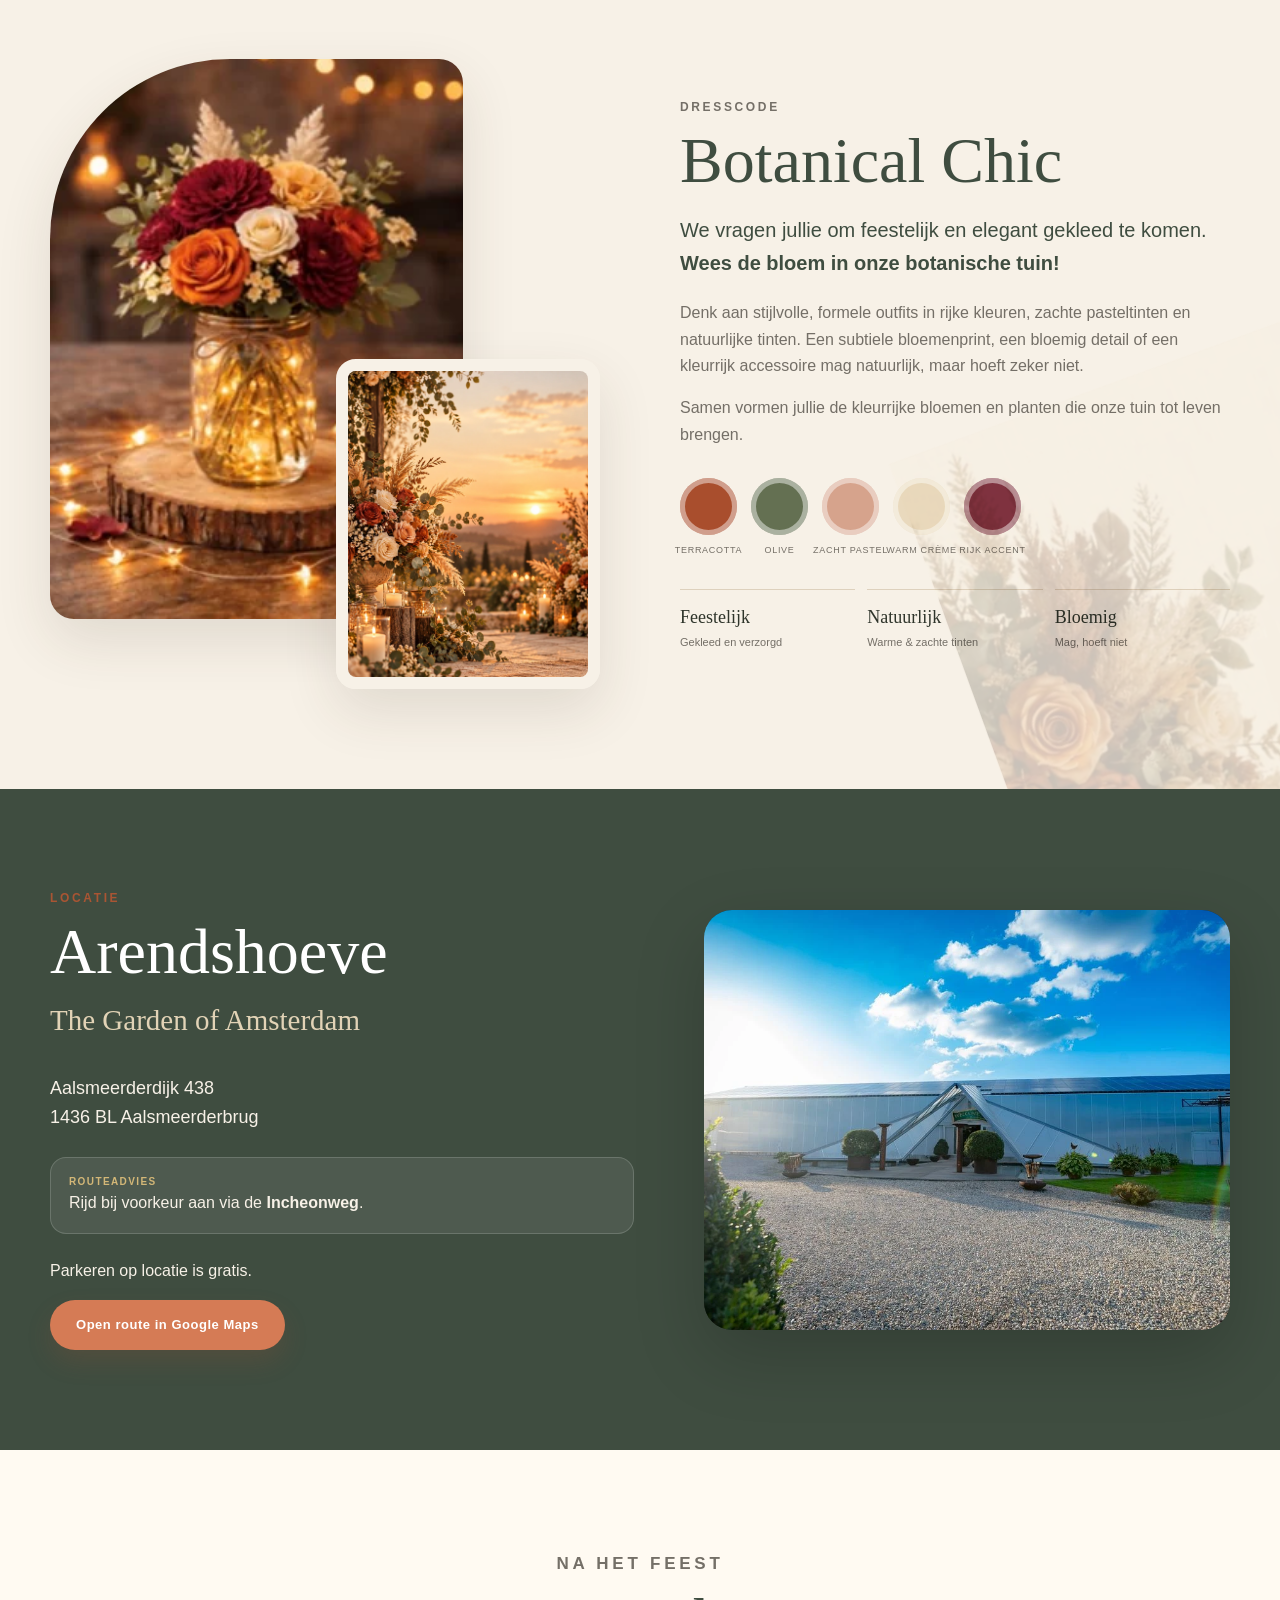
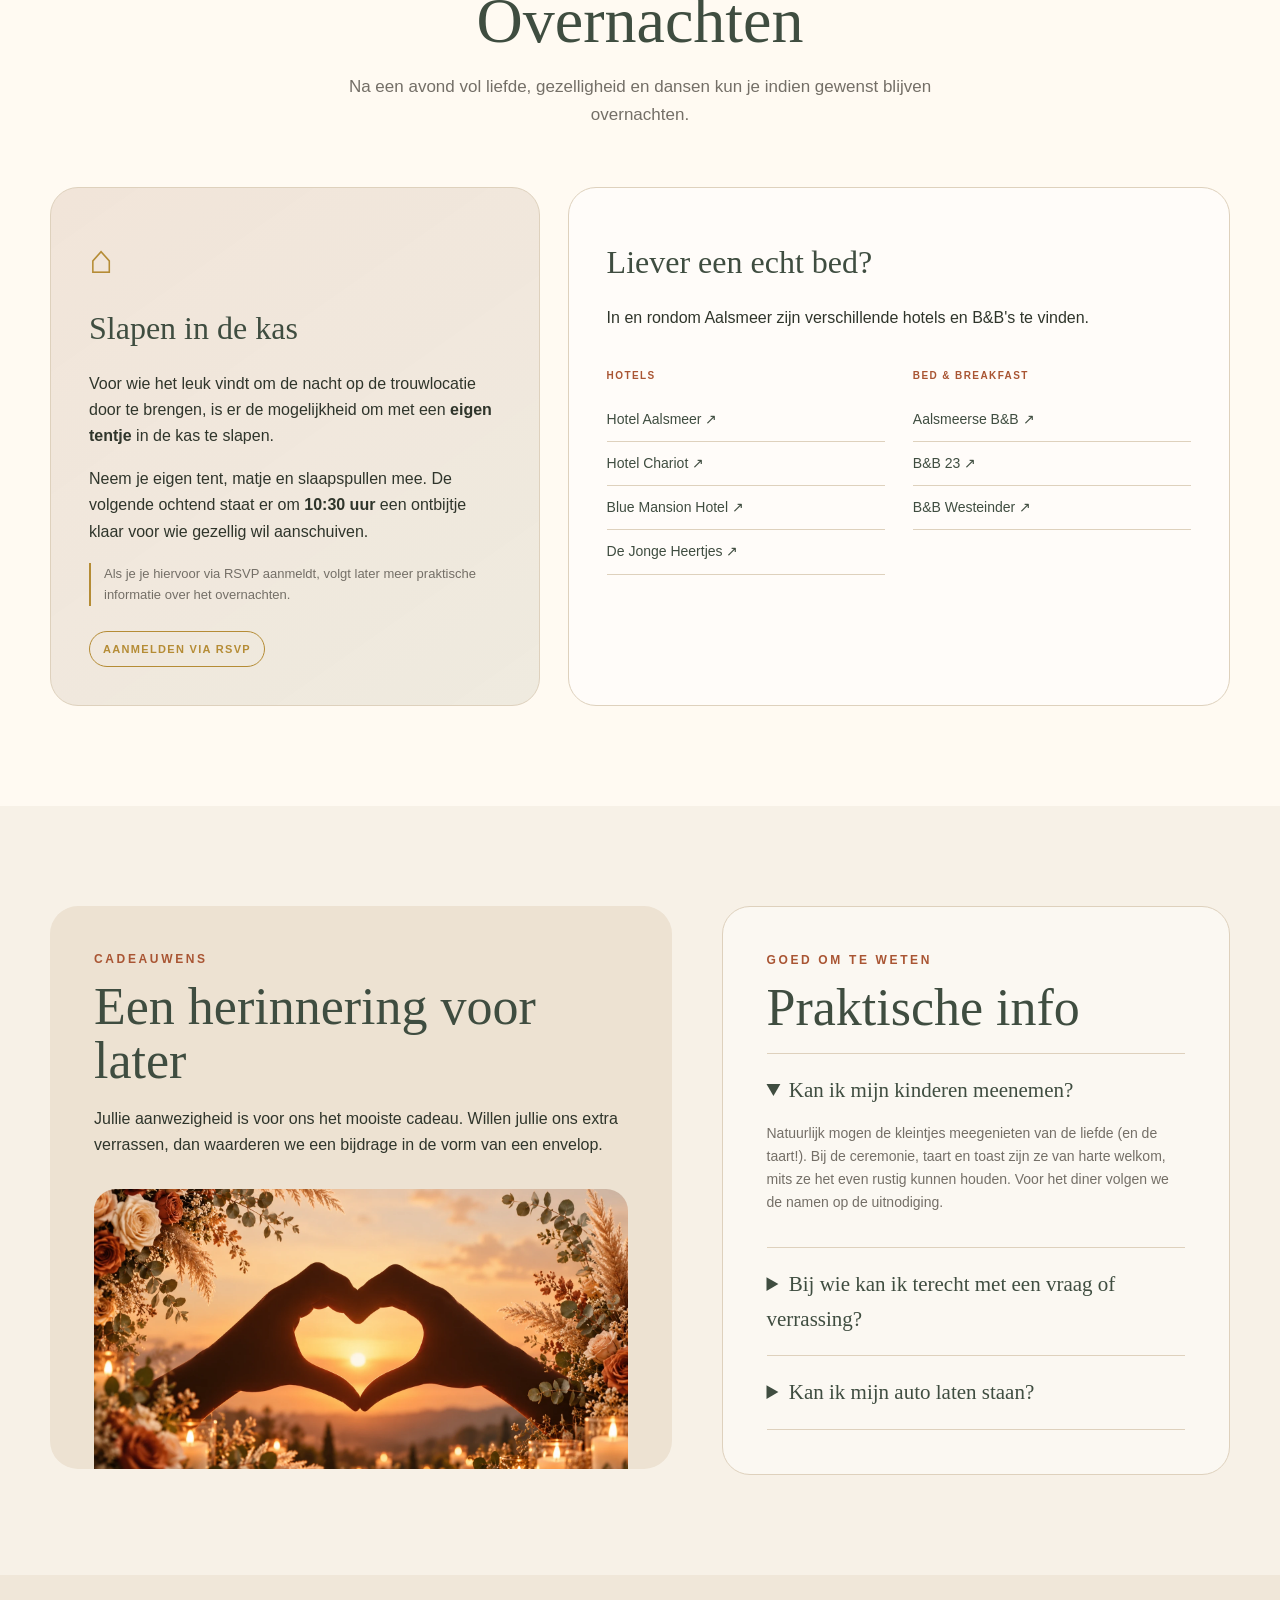
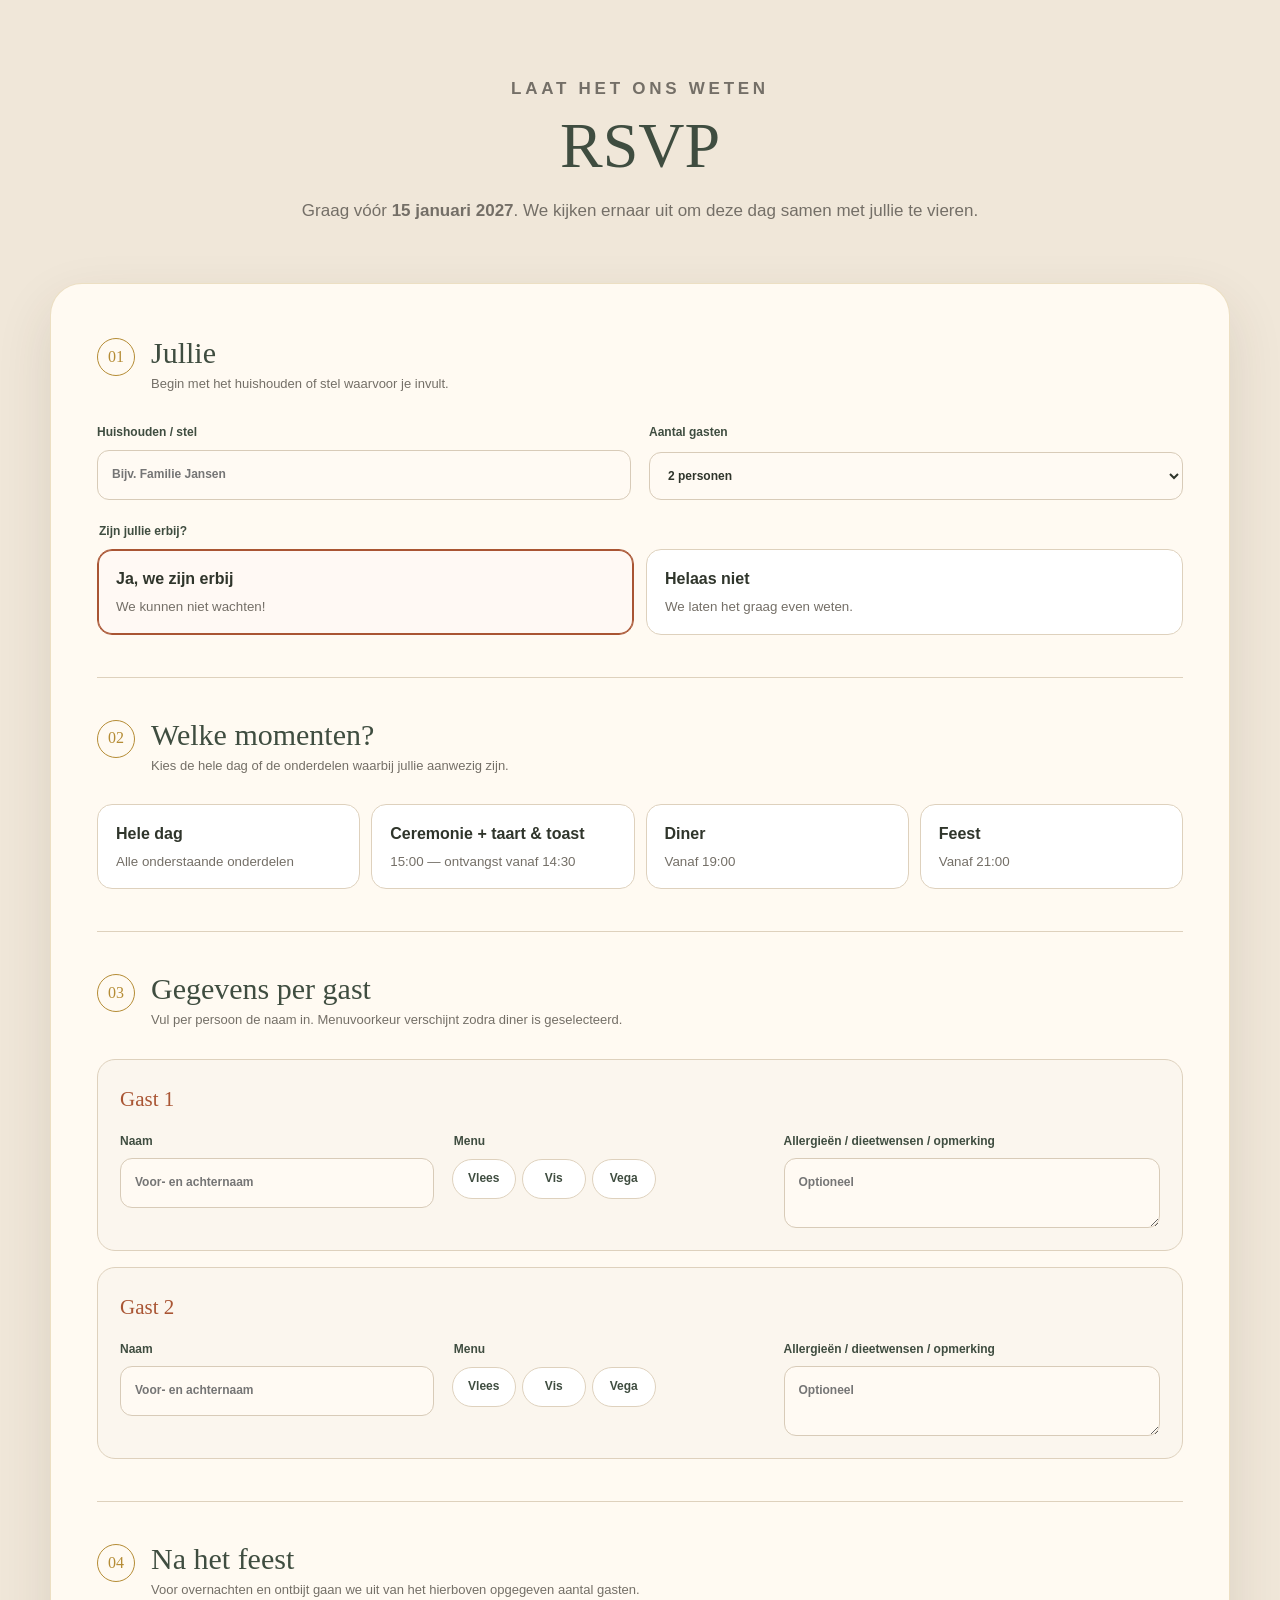
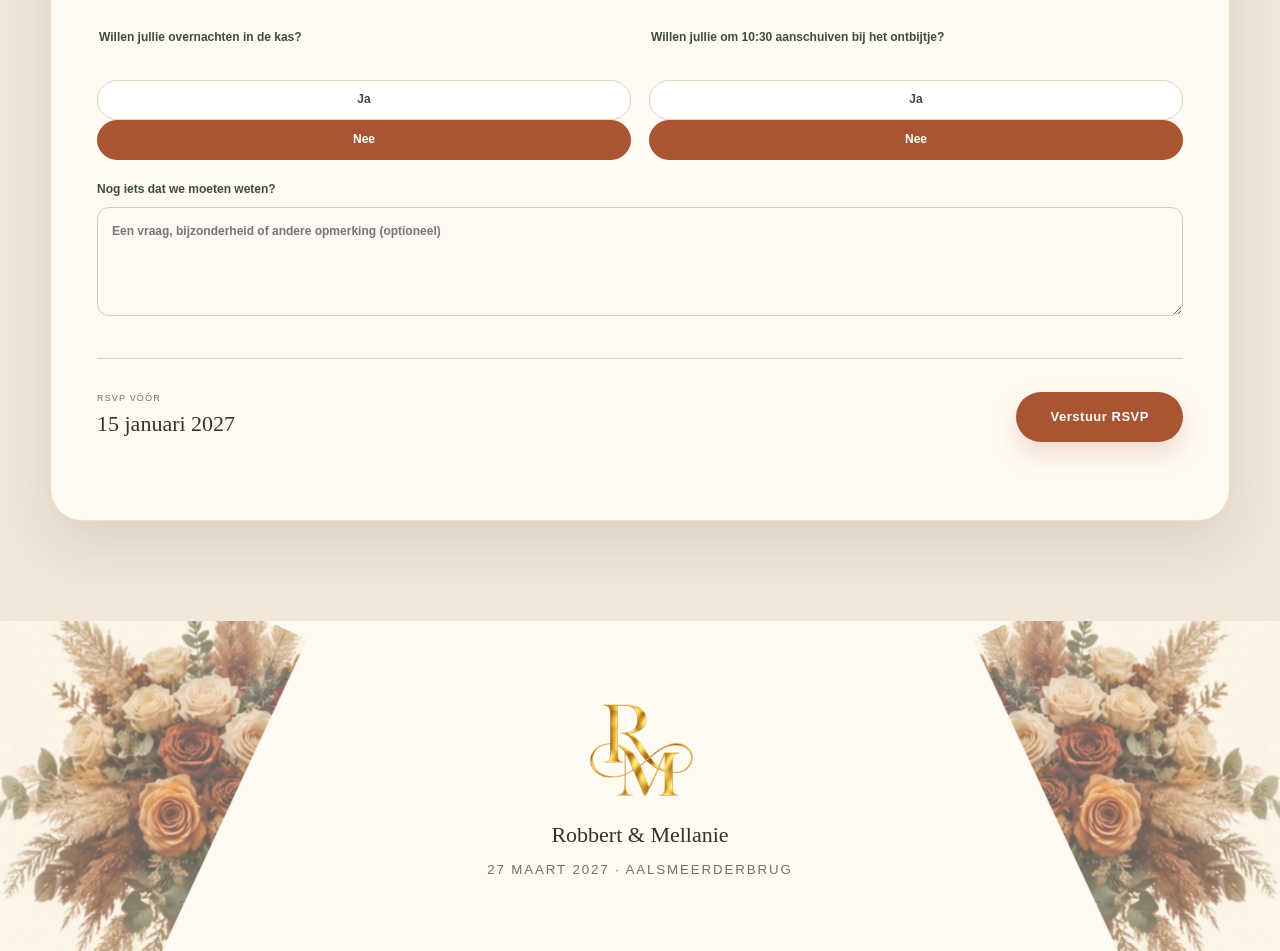
==== commit 651ad20f: "Update index.html laaste B&B weggehaald die niet werkt" ====
--- a/index.html
+++ b/index.html
@@ -156,7 +156,6 @@
               <a href="https://www.visitaalsmeer.nl/en/location/aalsmeerse-bed-breakfast/" target="_blank" rel="noopener">Aalsmeerse B&B ↗</a>
               <a href="https://www.visitaalsmeer.nl/en/location/bed-breakfast-23/" target="_blank" rel="noopener">B&B 23 ↗</a>
               <a href="https://www.visitaalsmeer.nl/locatie/bed-breakfast-westeinder/" target="_blank" rel="noopener">B&B Westeinder ↗</a>
-              <a href="https://www.visitaalsmeer.nl/locatie/bed-breakfast-hogervorst/" target="_blank" rel="noopener">B&B Hogervorst ↗</a>
             </div>
           </div>
         </div>
